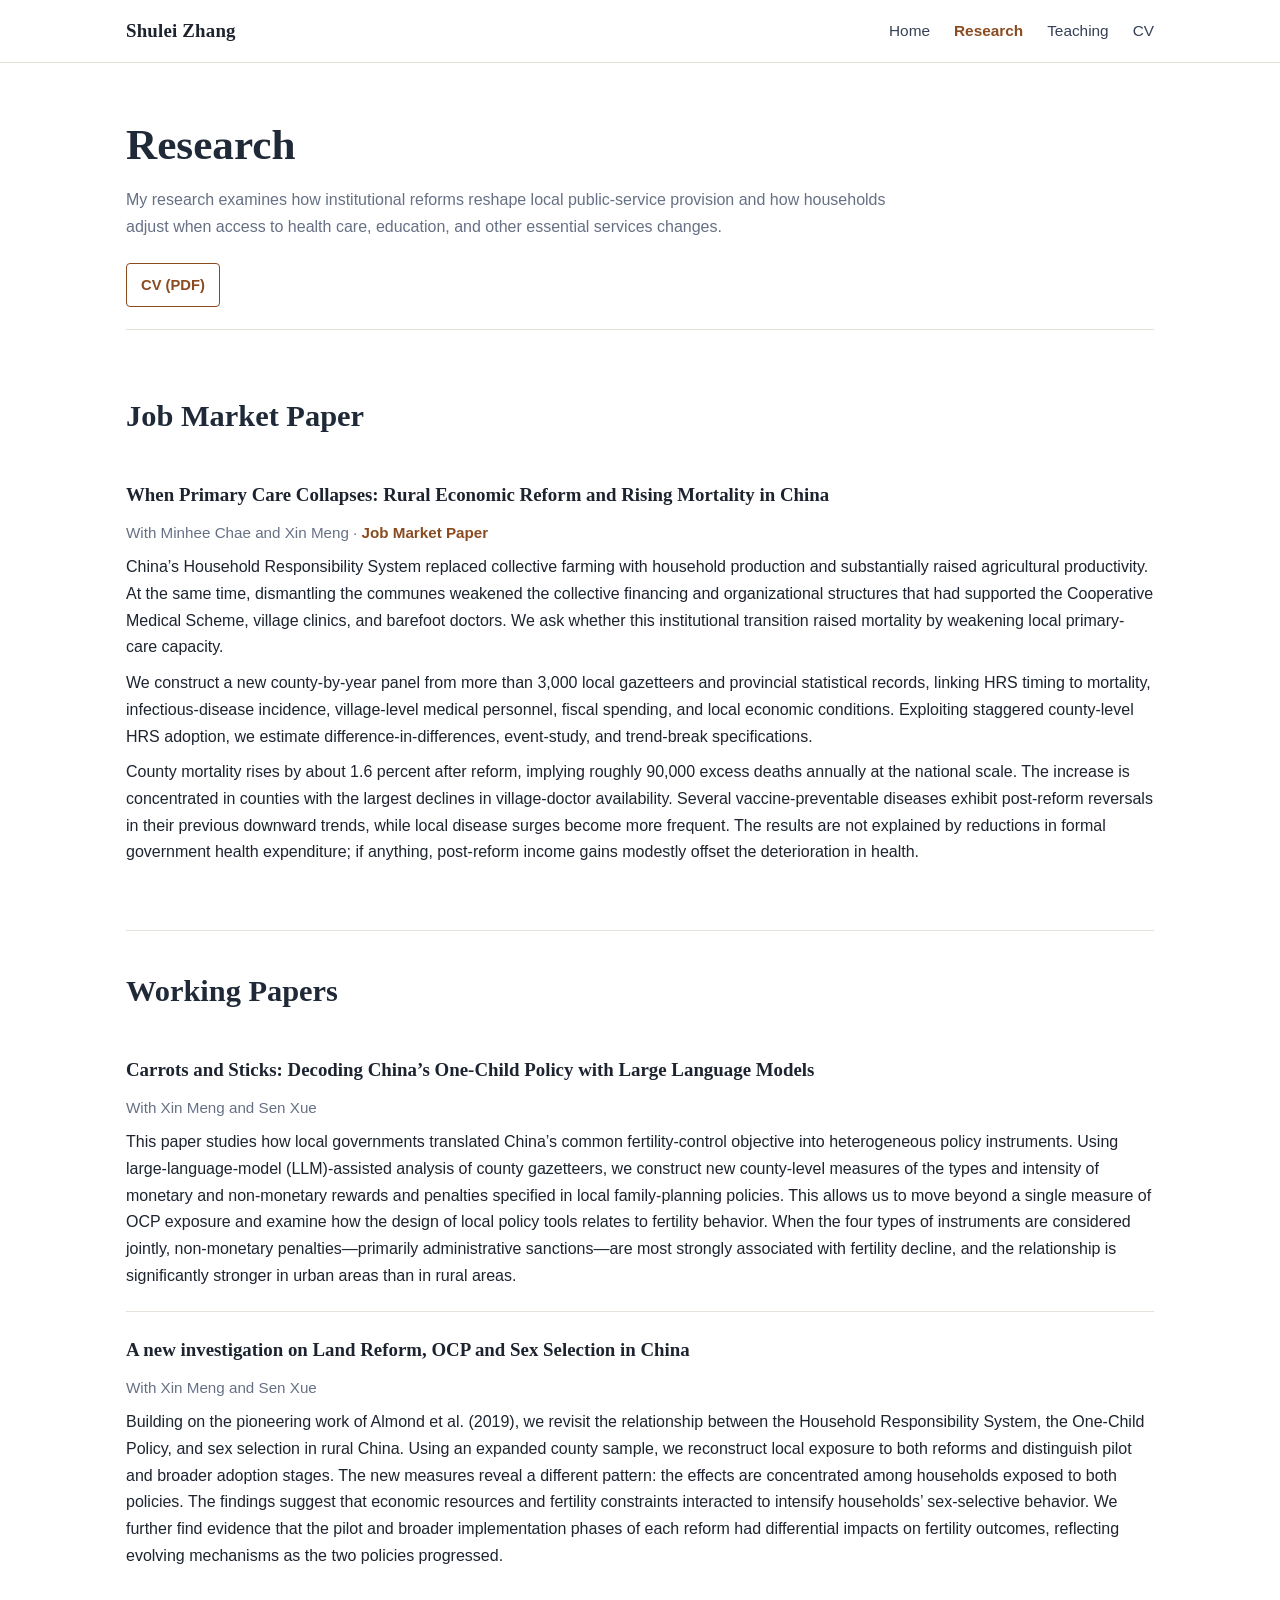
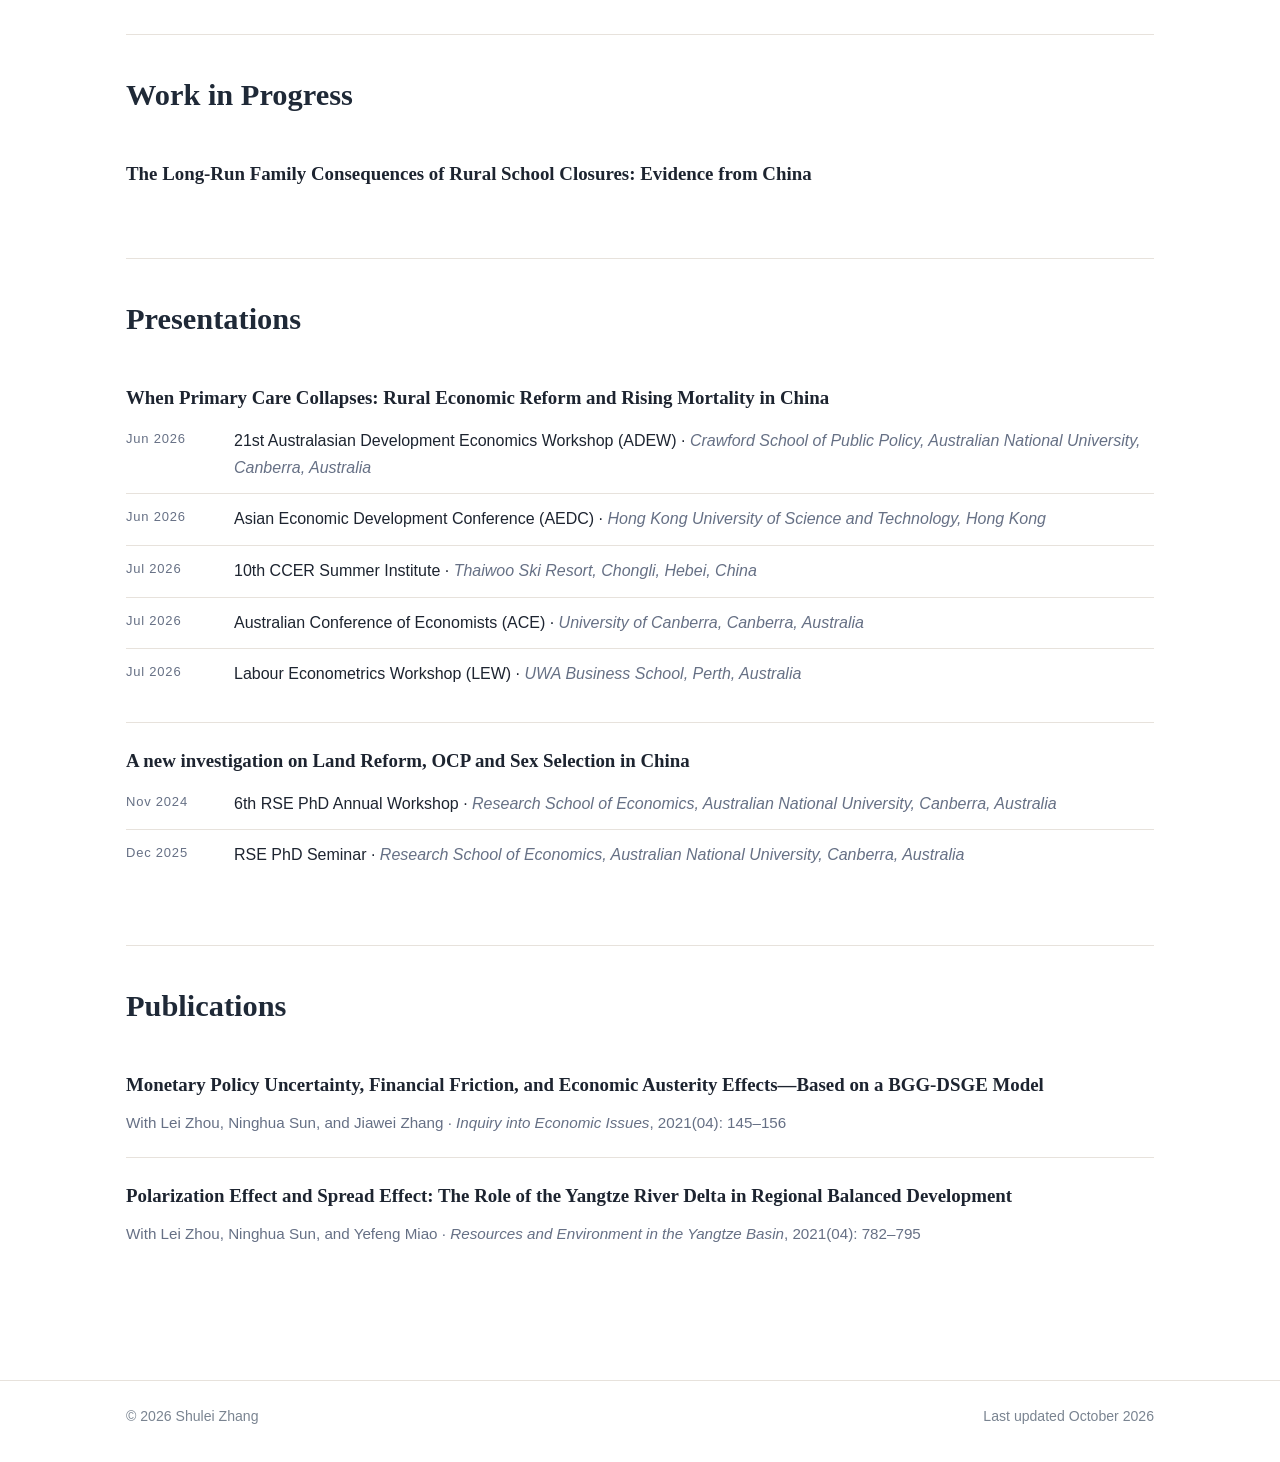
==== research.html @ f8a5b464 "Add files via upload" ====
<!doctype html>
<html lang="en">
<head>
  <meta charset="utf-8">
  <meta name="viewport" content="width=device-width, initial-scale=1">
  <meta name="robots" content="noindex, nofollow">
  <meta name="description" content="Research by Shulei Zhang in development, health, labor, and public economics.">
  <title>Research | Shulei Zhang</title>
  <link rel="stylesheet" href="style.css">
  <style>
    .presentation-list { margin-top: 12px; }
    .presentation-row {
      display: grid;
      grid-template-columns: 90px 1fr;
      gap: 18px;
      padding: 12px 0;
      border-top: 1px solid var(--line);
    }
    .presentation-row:first-child { border-top: 0; padding-top: 2px; }
    .presentation-date {
      color: var(--muted);
      font-size: 13px;
      letter-spacing: .06em;
      text-transform: none;
      white-space: nowrap;
    }
    .presentation-detail { color: var(--body); }
    .presentation-detail em { color: var(--muted); }
    @media (max-width: 760px) {
      .presentation-row {
        grid-template-columns: 1fr;
        gap: 4px;
      }
    }
  </style>
</head>
<body>
<header class="site-header">
  <div class="nav-wrap">
    <a class="brand" href="index.html">Shulei Zhang</a>
    <nav aria-label="Primary">
      <a href="index.html">Home</a>
      <a class="active" href="research.html">Research</a>
      <a href="teaching.html">Teaching</a>
      <a href="cv.html">CV</a>
    </nav>
  </div>
</header>

<main class="container">
  <div class="page-title">
    <h1>Research</h1>
    <p>My research examines how institutional reforms reshape local public-service provision and how households adjust when access to health care, education, and other essential services changes.</p>
    <div class="actions">
      <a class="btn secondary" href="assets/Shulei_Zhang_CV.pdf">CV (PDF)</a>
    </div>
  </div>

  <section class="section">
    <h2>Job Market Paper</h2>
    <article class="paper">
      <div class="paper-title">When Primary Care Collapses: Rural Economic Reform and Rising Mortality in China</div>
      <p class="paper-meta">With Minhee Chae and Xin Meng · <span class="paper-status">Job Market Paper</span></p>
      <p>China’s Household Responsibility System replaced collective farming with household production and substantially raised agricultural productivity. At the same time, dismantling the communes weakened the collective financing and organizational structures that had supported the Cooperative Medical Scheme, village clinics, and barefoot doctors. We ask whether this institutional transition raised mortality by weakening local primary-care capacity.</p>
      <p>We construct a new county-by-year panel from more than 3,000 local gazetteers and provincial statistical records, linking HRS timing to mortality, infectious-disease incidence, village-level medical personnel, fiscal spending, and local economic conditions. Exploiting staggered county-level HRS adoption, we estimate difference-in-differences, event-study, and trend-break specifications.</p>
      <p>County mortality rises by about 1.6 percent after reform, implying roughly 90,000 excess deaths annually at the national scale. The increase is concentrated in counties with the largest declines in village-doctor availability. Several vaccine-preventable diseases exhibit post-reform reversals in their previous downward trends, while local disease surges become more frequent. The results are not explained by reductions in formal government health expenditure; if anything, post-reform income gains modestly offset the deterioration in health.</p>
    </article>
  </section>

  <section class="section">
    <h2>Working Papers</h2>
    <article class="paper">
      <div class="paper-title">Carrots and Sticks: Decoding China’s One-Child Policy with Large Language Models</div>
      <p class="paper-meta">With Xin Meng and Sen Xue</p>
      <p>This paper studies how local governments translated China’s common fertility-control objective into heterogeneous policy instruments. Using large-language-model (LLM)-assisted analysis of county gazetteers, we construct new county-level measures of the types and intensity of monetary and non-monetary rewards and penalties specified in local family-planning policies. This allows us to move beyond a single measure of OCP exposure and examine how the design of local policy tools relates to fertility behavior. When the four types of instruments are considered jointly, non-monetary penalties—primarily administrative sanctions—are most strongly associated with fertility decline, and the relationship is significantly stronger in urban areas than in rural areas.</p>
    </article>

    <article class="paper">
      <div class="paper-title">A new investigation on Land Reform, OCP and Sex Selection in China</div>
      <p class="paper-meta">With Xin Meng and Sen Xue</p>
      <p>Building on the pioneering work of Almond et al. (2019), we revisit the relationship between the Household Responsibility System, the One-Child Policy, and sex selection in rural China. Using an expanded county sample, we reconstruct local exposure to both reforms and distinguish pilot and broader adoption stages. The new measures reveal a different pattern: the effects are concentrated among households exposed to both policies. The findings suggest that economic resources and fertility constraints interacted to intensify households’ sex-selective behavior. We further find evidence that the pilot and broader implementation phases of each reform had differential impacts on fertility outcomes, reflecting evolving mechanisms as the two policies progressed.</p>
    </article>
  </section>

  <section class="section">
    <h2>Work in Progress</h2>
    <article class="paper">
      <div class="paper-title">The Long-Run Family Consequences of Rural School Closures: Evidence from China</div>
    </article>
  </section>

  <section class="section">
    <h2>Presentations</h2>
    <article class="paper">
      <div class="paper-title">When Primary Care Collapses: Rural Economic Reform and Rising Mortality in China</div>
      <div class="presentation-list">
        <div class="presentation-row">
          <div class="presentation-date">Jun 2026</div>
          <div class="presentation-detail">21st Australasian Development Economics Workshop (ADEW) · <em>Crawford School of Public Policy, Australian National University, Canberra, Australia</em></div>
        </div>
        <div class="presentation-row">
          <div class="presentation-date">Jun 2026</div>
          <div class="presentation-detail">Asian Economic Development Conference (AEDC) · <em>Hong Kong University of Science and Technology, Hong Kong</em></div>
        </div>
        <div class="presentation-row">
          <div class="presentation-date">Jul 2026</div>
          <div class="presentation-detail">10th CCER Summer Institute · <em>Thaiwoo Ski Resort, Chongli, Hebei, China</em></div>
        </div>
        <div class="presentation-row">
          <div class="presentation-date">Jul 2026</div>
          <div class="presentation-detail">Australian Conference of Economists (ACE) · <em>University of Canberra, Canberra, Australia</em></div>
        </div>
        <div class="presentation-row">
          <div class="presentation-date">Jul 2026</div>
          <div class="presentation-detail">Labour Econometrics Workshop (LEW) · <em>UWA Business School, Perth, Australia</em></div>
        </div>
      </div>
    </article>
    <article class="paper">
      <div class="paper-title">A new investigation on Land Reform, OCP and Sex Selection in China</div>
      <div class="presentation-list">
        <div class="presentation-row">
          <div class="presentation-date">Nov 2024</div>
          <div class="presentation-detail">6th RSE PhD Annual Workshop · <em>Research School of Economics, Australian National University, Canberra, Australia</em></div>
        </div>
        <div class="presentation-row">
          <div class="presentation-date">Dec 2025</div>
          <div class="presentation-detail">RSE PhD Seminar · <em>Research School of Economics, Australian National University, Canberra, Australia</em></div>
        </div>
      </div>
    </article>
  </section>

  <section class="section">
    <h2>Publications</h2>
    <article class="paper">
      <div class="paper-title">Monetary Policy Uncertainty, Financial Friction, and Economic Austerity Effects—Based on a BGG-DSGE Model</div>
      <p class="paper-meta">With Lei Zhou, Ninghua Sun, and Jiawei Zhang · <em>Inquiry into Economic Issues</em>, 2021(04): 145–156</p>
    </article>
    <article class="paper">
      <div class="paper-title">Polarization Effect and Spread Effect: The Role of the Yangtze River Delta in Regional Balanced Development</div>
      <p class="paper-meta">With Lei Zhou, Ninghua Sun, and Yefeng Miao · <em>Resources and Environment in the Yangtze Basin</em>, 2021(04): 782–795</p>
    </article>
  </section>
</main>

<footer class="site-footer">
  <div class="footer-wrap"><span>© 2026 Shulei Zhang</span><span>Last updated October 2026</span></div>
</footer>
</body>
</html>
---- style.css ----
:root {
  --ink: #1d2430;
  --muted: #667085;
  --accent: #8a4b20;
  --accent-dark: #693717;
  --paper: #ffffff;
  --soft: #f7f5f2;
  --line: #e7e2dc;
  --max: 1080px;
}

* { box-sizing: border-box; }
html { scroll-behavior: smooth; }
body {
  margin: 0;
  font-family: -apple-system, BlinkMacSystemFont, "Segoe UI", Roboto, Helvetica, Arial, "Noto Sans", sans-serif;
  color: var(--ink);
  background: var(--paper);
  line-height: 1.67;
  font-size: 16px;
  -webkit-font-smoothing: antialiased;
}

a { color: var(--accent); text-decoration: none; }
a:hover, a:focus { color: var(--accent-dark); text-decoration: underline; }

.site-header {
  border-bottom: 1px solid var(--line);
  background: rgba(255,255,255,.97);
  position: sticky;
  top: 0;
  z-index: 20;
}
.nav-wrap {
  max-width: var(--max);
  margin: 0 auto;
  padding: 15px 26px;
  display: flex;
  align-items: center;
  justify-content: space-between;
  gap: 24px;
}
.brand {
  color: var(--ink);
  font-family: Georgia, "Times New Roman", serif;
  font-weight: 700;
  font-size: 1.18rem;
  letter-spacing: .01em;
}
.brand:hover { color: var(--ink); text-decoration: none; }
nav { display: flex; gap: 24px; flex-wrap: wrap; }
nav a { color: #344054; font-size: .96rem; }
nav a.active { color: var(--accent); font-weight: 650; }

.container { max-width: var(--max); margin: 0 auto; padding: 56px 26px 70px; }
.hero {
  display: grid;
  grid-template-columns: 260px minmax(0, 1fr);
  gap: 54px;
  align-items: center;
  padding-top: 12px;
  padding-bottom: 40px;
}
.portrait {
  width: 100%;
  aspect-ratio: 4/5;
  object-fit: cover;
  object-position: center 18%;
  border-radius: 6px;
  box-shadow: 0 10px 28px rgba(16,24,40,.10);
}
.eyebrow {
  color: var(--accent);
  text-transform: uppercase;
  letter-spacing: .12em;
  font-size: .78rem;
  font-weight: 750;
  margin-bottom: 10px;
}
h1, h2, h3 {
  font-family: Georgia, "Times New Roman", serif;
  color: #1f2937;
  line-height: 1.22;
}
h1 { font-size: clamp(2.25rem, 5vw, 3.75rem); margin: 0 0 10px; font-weight: 600; }
h2 { font-size: 1.9rem; margin: 0 0 22px; font-weight: 600; }
h3 { font-size: 1.22rem; margin: 0 0 6px; font-weight: 650; }
.subtitle { font-size: 1.14rem; color: #475467; margin: 0 0 12px; }
.fields { color: #5f6b7a; margin: 0 0 22px; }
.lead { font-size: 1.06rem; color: #3f4752; max-width: 720px; }

.actions { display: flex; gap: 10px; flex-wrap: wrap; margin-top: 22px; }
.btn {
  display: inline-block;
  padding: 9px 14px;
  border: 1px solid var(--accent);
  border-radius: 4px;
  font-size: .92rem;
  font-weight: 650;
  transition: all .16s ease;
}
.btn.primary { background: var(--accent); color: #fff; }
.btn.primary:hover { background: var(--accent-dark); border-color: var(--accent-dark); text-decoration: none; }
.btn.secondary { background: #fff; color: var(--accent); }
.btn.secondary:hover { background: #faf7f4; text-decoration: none; }

.section { border-top: 1px solid var(--line); padding: 42px 0; }
.section:first-of-type { border-top: none; }
.section-head { display: flex; align-items: baseline; justify-content: space-between; gap: 20px; margin-bottom: 16px; }
.section-head h2 { margin-bottom: 0; }
.section-head a { font-size: .92rem; white-space: nowrap; }

.paper { padding: 22px 0; border-bottom: 1px solid var(--line); }
.paper:last-child { border-bottom: 0; }
.paper-title { font-family: Georgia, "Times New Roman", serif; font-size: 1.18rem; font-weight: 700; margin: 0 0 5px; }
.paper-meta { color: #667085; margin: 0 0 10px; font-size: .95rem; }
.paper-status { color: var(--accent); font-weight: 700; }
.paper p { margin: 9px 0 0; }

.two-col { display: grid; grid-template-columns: 1fr 1fr; gap: 40px; }
.info-list { list-style: none; padding: 0; margin: 0; }
.info-list li { padding: 8px 0; border-bottom: 1px solid var(--line); }
.info-list li:last-child { border-bottom: 0; }

.page-title { padding-bottom: 22px; border-bottom: 1px solid var(--line); margin-bottom: 26px; }
.page-title h1 { font-size: 2.7rem; }
.page-title p { max-width: 760px; color: #667085; }

.teaching-group { margin: 32px 0 0; }
.teaching-row {
  display: grid;
  grid-template-columns: minmax(0,1fr) 110px;
  gap: 18px;
  padding: 12px 0;
  border-bottom: 1px solid var(--line);
}
.teaching-row .term { color: #667085; text-align: right; white-space: nowrap; }

.pdf-shell {
  background: var(--soft);
  border: 1px solid var(--line);
  border-radius: 6px;
  overflow: hidden;
}
.pdf-shell iframe { display: block; width: 100%; height: 820px; border: 0; background: #fff; }
.pdf-fallback { padding: 16px; font-size: .95rem; }

.note {
  background: var(--soft);
  border-left: 3px solid var(--accent);
  padding: 14px 17px;
  color: #475467;
  margin: 22px 0;
}

.site-footer {
  border-top: 1px solid var(--line);
  color: #7a8491;
  font-size: .88rem;
}
.footer-wrap { max-width: var(--max); margin: 0 auto; padding: 24px 26px 34px; display: flex; justify-content: space-between; gap: 18px; flex-wrap: wrap; }

@media (max-width: 760px) {
  .nav-wrap { align-items: flex-start; flex-direction: column; gap: 8px; padding: 13px 20px; }
  nav { gap: 16px; }
  .container { padding: 36px 20px 54px; }
  .hero { grid-template-columns: 1fr; gap: 28px; }
  .portrait { width: min(68vw, 270px); margin: 0 auto; }
  .two-col { grid-template-columns: 1fr; gap: 12px; }
  .teaching-row { grid-template-columns: 1fr; gap: 2px; }
  .teaching-row .term { text-align: left; }
  .pdf-shell iframe { height: 620px; }
  .page-title h1 { font-size: 2.2rem; }
}
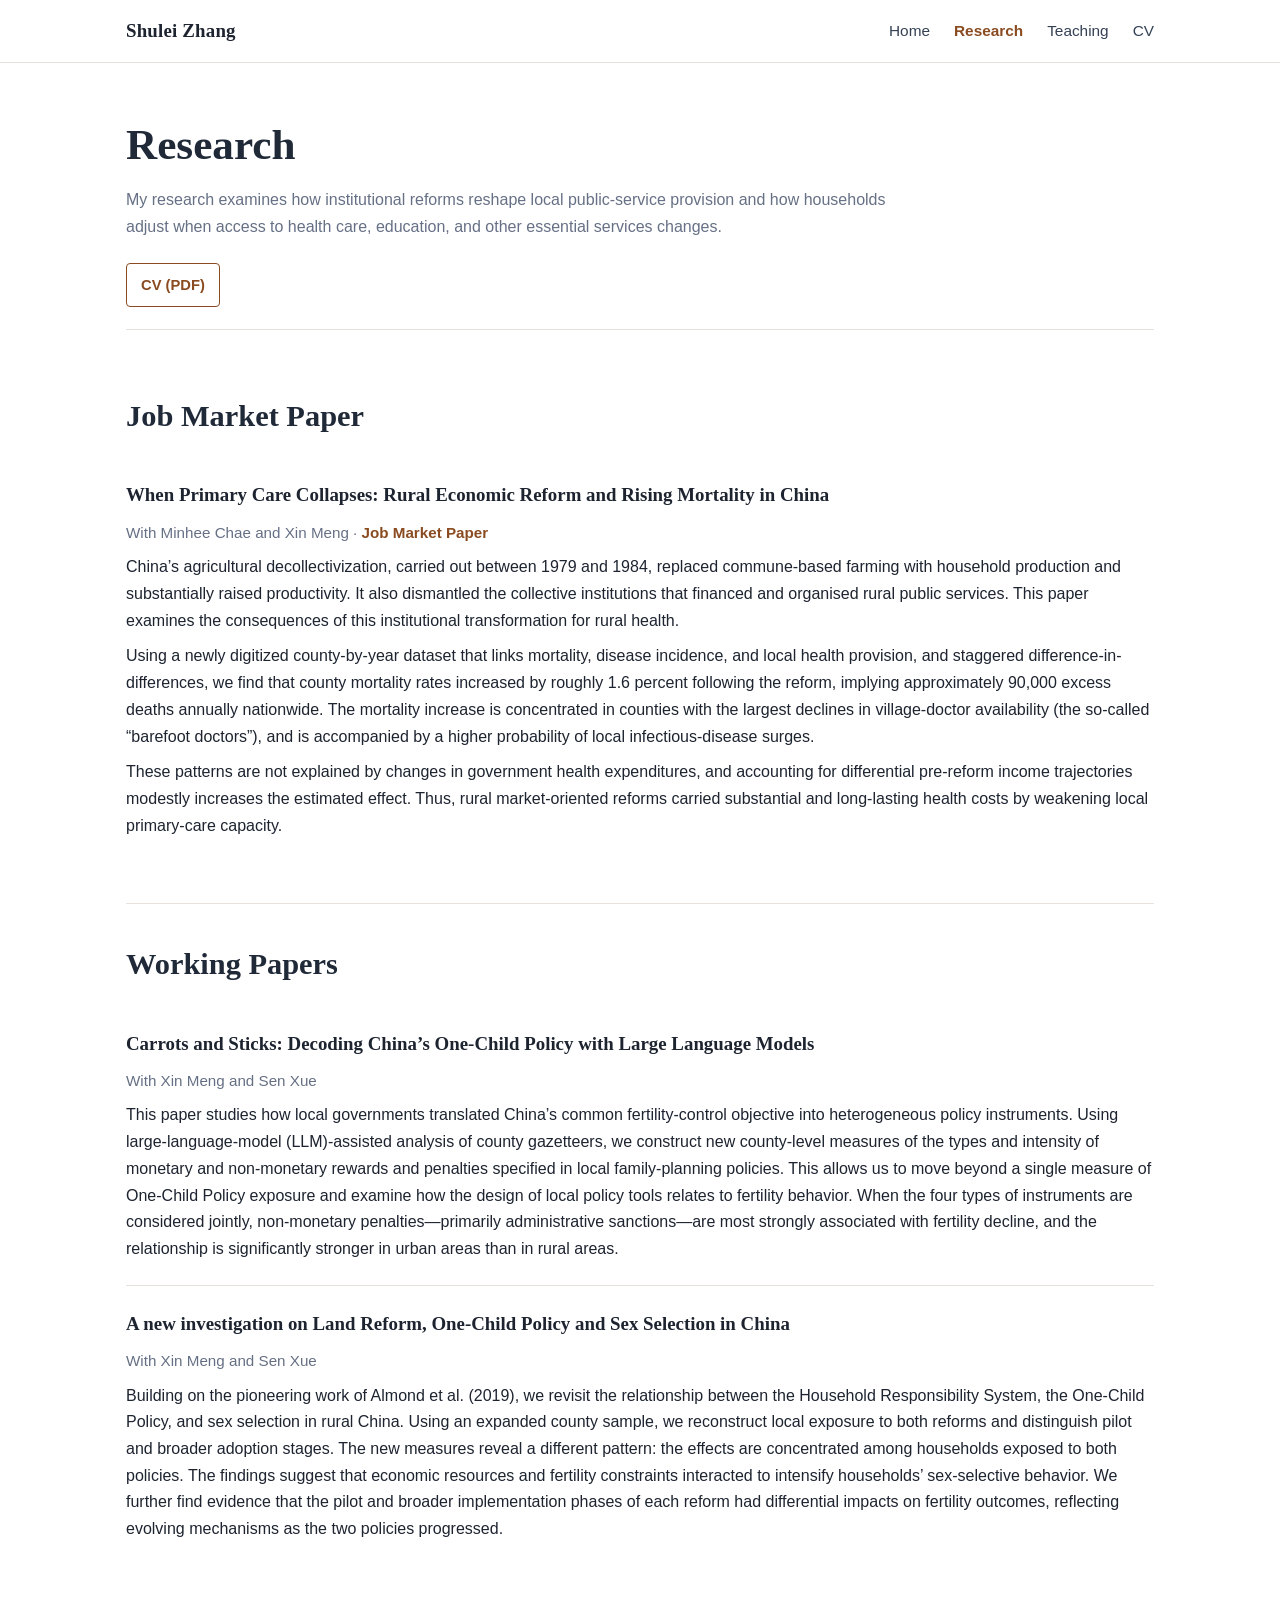
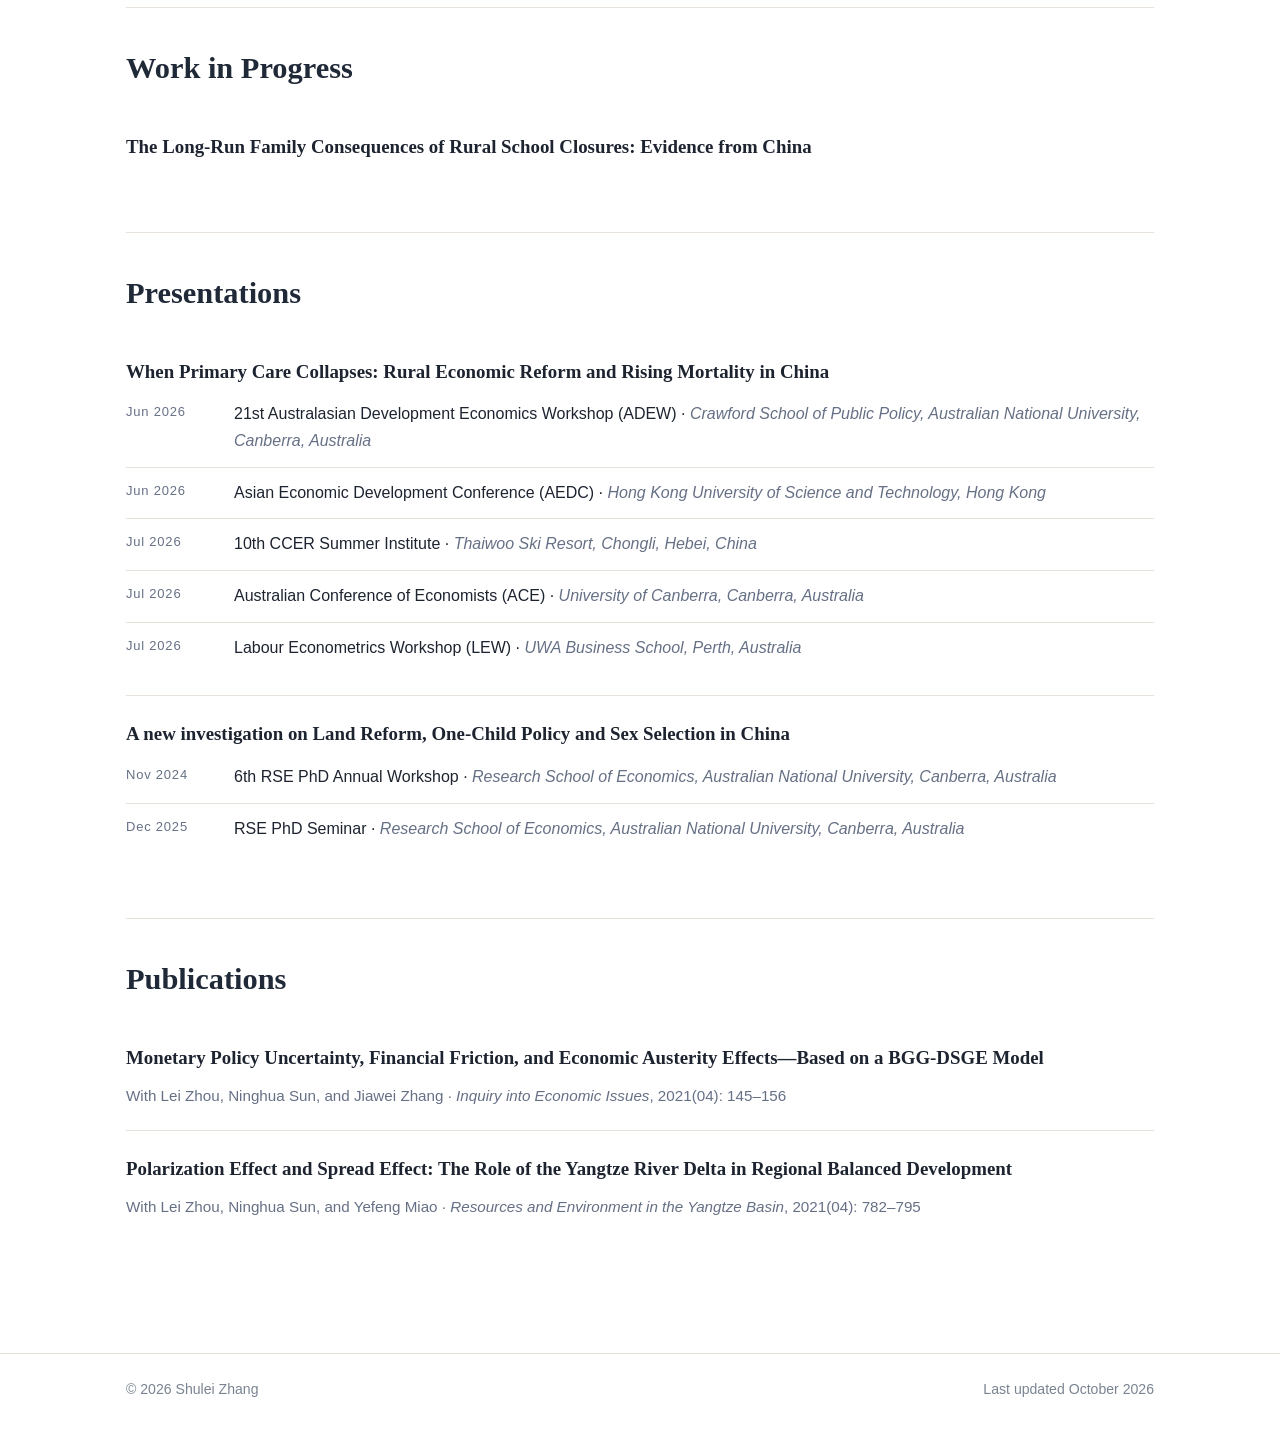
==== commit b68cea47: "Add files via upload" ====
--- a/research.html
+++ b/research.html
@@ -61,9 +61,9 @@
     <article class="paper">
       <div class="paper-title">When Primary Care Collapses: Rural Economic Reform and Rising Mortality in China</div>
       <p class="paper-meta">With Minhee Chae and Xin Meng · <span class="paper-status">Job Market Paper</span></p>
-      <p>China’s Household Responsibility System replaced collective farming with household production and substantially raised agricultural productivity. At the same time, dismantling the communes weakened the collective financing and organizational structures that had supported the Cooperative Medical Scheme, village clinics, and barefoot doctors. We ask whether this institutional transition raised mortality by weakening local primary-care capacity.</p>
-      <p>We construct a new county-by-year panel from more than 3,000 local gazetteers and provincial statistical records, linking HRS timing to mortality, infectious-disease incidence, village-level medical personnel, fiscal spending, and local economic conditions. Exploiting staggered county-level HRS adoption, we estimate difference-in-differences, event-study, and trend-break specifications.</p>
-      <p>County mortality rises by about 1.6 percent after reform, implying roughly 90,000 excess deaths annually at the national scale. The increase is concentrated in counties with the largest declines in village-doctor availability. Several vaccine-preventable diseases exhibit post-reform reversals in their previous downward trends, while local disease surges become more frequent. The results are not explained by reductions in formal government health expenditure; if anything, post-reform income gains modestly offset the deterioration in health.</p>
+      <p>China’s agricultural decollectivization, carried out between 1979 and 1984, replaced commune-based farming with household production and substantially raised productivity. It also dismantled the collective institutions that financed and organised rural public services. This paper examines the consequences of this institutional transformation for rural health.</p>
+      <p>Using a newly digitized county-by-year dataset that links mortality, disease incidence, and local health provision, and staggered difference-in-differences, we find that county mortality rates increased by roughly 1.6 percent following the reform, implying approximately 90,000 excess deaths annually nationwide. The mortality increase is concentrated in counties with the largest declines in village-doctor availability (the so-called “barefoot doctors”), and is accompanied by a higher probability of local infectious-disease surges.</p>
+      <p>These patterns are not explained by changes in government health expenditures, and accounting for differential pre-reform income trajectories modestly increases the estimated effect. Thus, rural market-oriented reforms carried substantial and long-lasting health costs by weakening local primary-care capacity.</p>
     </article>
   </section>
 
@@ -72,11 +72,11 @@
     <article class="paper">
       <div class="paper-title">Carrots and Sticks: Decoding China’s One-Child Policy with Large Language Models</div>
       <p class="paper-meta">With Xin Meng and Sen Xue</p>
-      <p>This paper studies how local governments translated China’s common fertility-control objective into heterogeneous policy instruments. Using large-language-model (LLM)-assisted analysis of county gazetteers, we construct new county-level measures of the types and intensity of monetary and non-monetary rewards and penalties specified in local family-planning policies. This allows us to move beyond a single measure of OCP exposure and examine how the design of local policy tools relates to fertility behavior. When the four types of instruments are considered jointly, non-monetary penalties—primarily administrative sanctions—are most strongly associated with fertility decline, and the relationship is significantly stronger in urban areas than in rural areas.</p>
+      <p>This paper studies how local governments translated China’s common fertility-control objective into heterogeneous policy instruments. Using large-language-model (LLM)-assisted analysis of county gazetteers, we construct new county-level measures of the types and intensity of monetary and non-monetary rewards and penalties specified in local family-planning policies. This allows us to move beyond a single measure of One-Child Policy exposure and examine how the design of local policy tools relates to fertility behavior. When the four types of instruments are considered jointly, non-monetary penalties—primarily administrative sanctions—are most strongly associated with fertility decline, and the relationship is significantly stronger in urban areas than in rural areas.</p>
     </article>
 
     <article class="paper">
-      <div class="paper-title">A new investigation on Land Reform, OCP and Sex Selection in China</div>
+      <div class="paper-title">A new investigation on Land Reform, One-Child Policy and Sex Selection in China</div>
       <p class="paper-meta">With Xin Meng and Sen Xue</p>
       <p>Building on the pioneering work of Almond et al. (2019), we revisit the relationship between the Household Responsibility System, the One-Child Policy, and sex selection in rural China. Using an expanded county sample, we reconstruct local exposure to both reforms and distinguish pilot and broader adoption stages. The new measures reveal a different pattern: the effects are concentrated among households exposed to both policies. The findings suggest that economic resources and fertility constraints interacted to intensify households’ sex-selective behavior. We further find evidence that the pilot and broader implementation phases of each reform had differential impacts on fertility outcomes, reflecting evolving mechanisms as the two policies progressed.</p>
     </article>
@@ -117,7 +117,7 @@
       </div>
     </article>
     <article class="paper">
-      <div class="paper-title">A new investigation on Land Reform, OCP and Sex Selection in China</div>
+      <div class="paper-title">A new investigation on Land Reform, One-Child Policy and Sex Selection in China</div>
       <div class="presentation-list">
         <div class="presentation-row">
           <div class="presentation-date">Nov 2024</div>
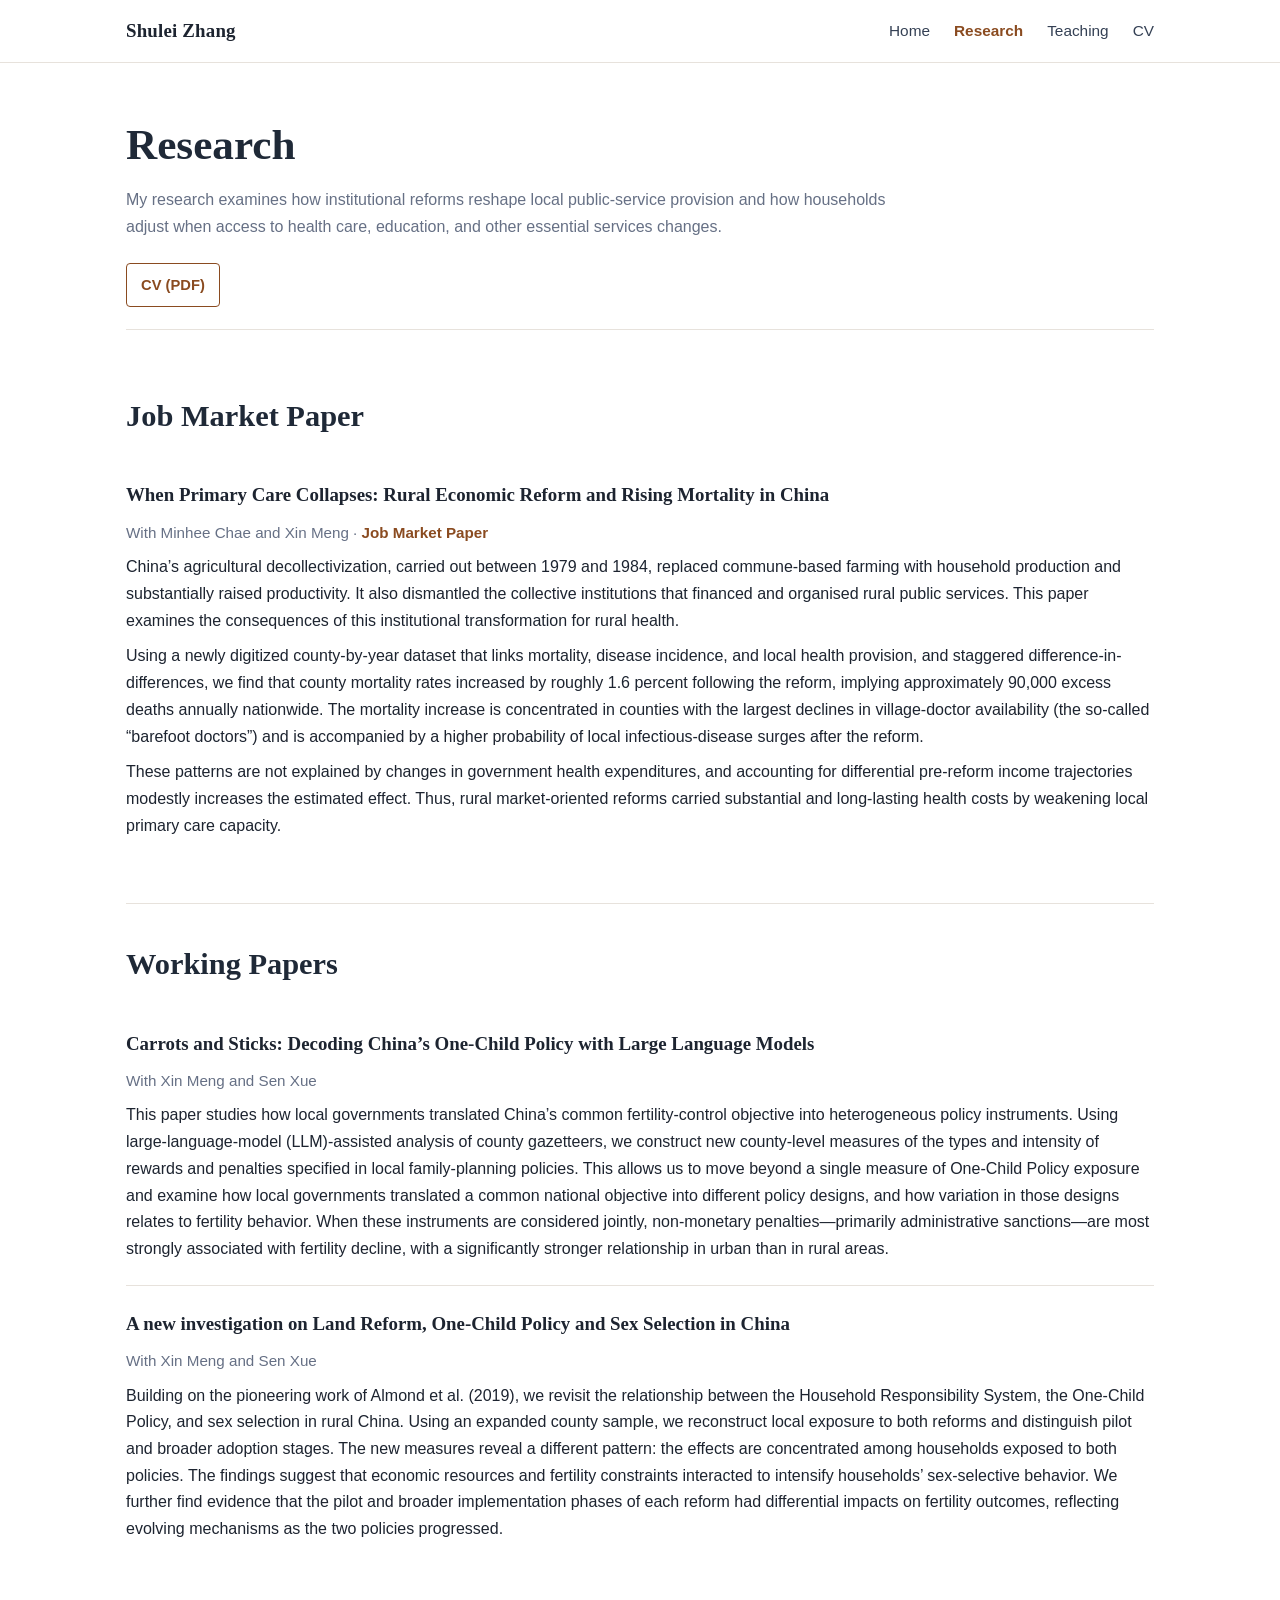
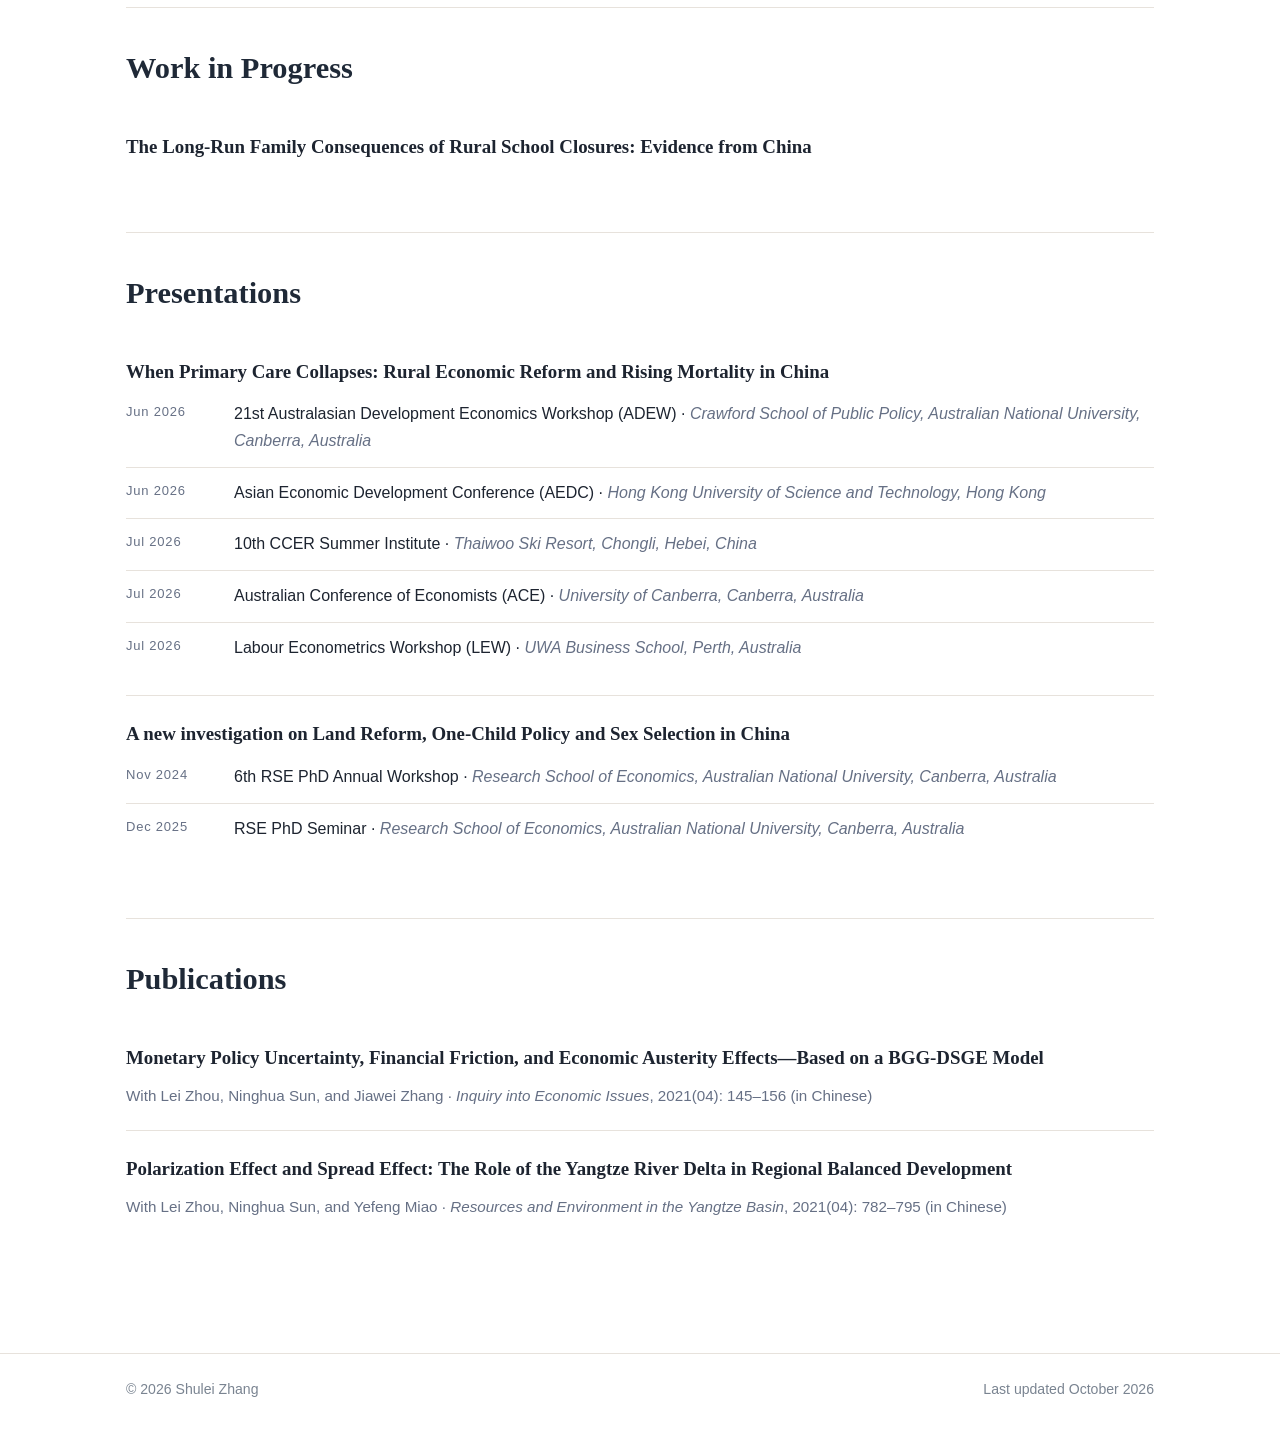
==== commit e39e7f77: "Add files via upload" ====
--- a/research.html
+++ b/research.html
@@ -62,8 +62,8 @@
       <div class="paper-title">When Primary Care Collapses: Rural Economic Reform and Rising Mortality in China</div>
       <p class="paper-meta">With Minhee Chae and Xin Meng · <span class="paper-status">Job Market Paper</span></p>
       <p>China’s agricultural decollectivization, carried out between 1979 and 1984, replaced commune-based farming with household production and substantially raised productivity. It also dismantled the collective institutions that financed and organised rural public services. This paper examines the consequences of this institutional transformation for rural health.</p>
-      <p>Using a newly digitized county-by-year dataset that links mortality, disease incidence, and local health provision, and staggered difference-in-differences, we find that county mortality rates increased by roughly 1.6 percent following the reform, implying approximately 90,000 excess deaths annually nationwide. The mortality increase is concentrated in counties with the largest declines in village-doctor availability (the so-called “barefoot doctors”), and is accompanied by a higher probability of local infectious-disease surges.</p>
-      <p>These patterns are not explained by changes in government health expenditures, and accounting for differential pre-reform income trajectories modestly increases the estimated effect. Thus, rural market-oriented reforms carried substantial and long-lasting health costs by weakening local primary-care capacity.</p>
+      <p>Using a newly digitized county-by-year dataset that links mortality, disease incidence, and local health provision, and staggered difference-in-differences, we find that county mortality rates increased by roughly 1.6 percent following the reform, implying approximately 90,000 excess deaths annually nationwide. The mortality increase is concentrated in counties with the largest declines in village-doctor availability (the so-called “barefoot doctors”) and is accompanied by a higher probability of local infectious-disease surges after the reform.</p>
+      <p>These patterns are not explained by changes in government health expenditures, and accounting for differential pre-reform income trajectories modestly increases the estimated effect. Thus, rural market-oriented reforms carried substantial and long-lasting health costs by weakening local primary care capacity.</p>
     </article>
   </section>
 
@@ -72,7 +72,7 @@
     <article class="paper">
       <div class="paper-title">Carrots and Sticks: Decoding China’s One-Child Policy with Large Language Models</div>
       <p class="paper-meta">With Xin Meng and Sen Xue</p>
-      <p>This paper studies how local governments translated China’s common fertility-control objective into heterogeneous policy instruments. Using large-language-model (LLM)-assisted analysis of county gazetteers, we construct new county-level measures of the types and intensity of monetary and non-monetary rewards and penalties specified in local family-planning policies. This allows us to move beyond a single measure of One-Child Policy exposure and examine how the design of local policy tools relates to fertility behavior. When the four types of instruments are considered jointly, non-monetary penalties—primarily administrative sanctions—are most strongly associated with fertility decline, and the relationship is significantly stronger in urban areas than in rural areas.</p>
+      <p>This paper studies how local governments translated China’s common fertility-control objective into heterogeneous policy instruments. Using large-language-model (LLM)-assisted analysis of county gazetteers, we construct new county-level measures of the types and intensity of rewards and penalties specified in local family-planning policies. This allows us to move beyond a single measure of One-Child Policy exposure and examine how local governments translated a common national objective into different policy designs, and how variation in those designs relates to fertility behavior. When these instruments are considered jointly, non-monetary penalties—primarily administrative sanctions—are most strongly associated with fertility decline, with a significantly stronger relationship in urban than in rural areas.</p>
     </article>
 
     <article class="paper">
@@ -135,11 +135,11 @@
     <h2>Publications</h2>
     <article class="paper">
       <div class="paper-title">Monetary Policy Uncertainty, Financial Friction, and Economic Austerity Effects—Based on a BGG-DSGE Model</div>
-      <p class="paper-meta">With Lei Zhou, Ninghua Sun, and Jiawei Zhang · <em>Inquiry into Economic Issues</em>, 2021(04): 145–156</p>
+      <p class="paper-meta">With Lei Zhou, Ninghua Sun, and Jiawei Zhang · <em>Inquiry into Economic Issues</em>, 2021(04): 145–156 (in Chinese)</p>
     </article>
     <article class="paper">
       <div class="paper-title">Polarization Effect and Spread Effect: The Role of the Yangtze River Delta in Regional Balanced Development</div>
-      <p class="paper-meta">With Lei Zhou, Ninghua Sun, and Yefeng Miao · <em>Resources and Environment in the Yangtze Basin</em>, 2021(04): 782–795</p>
+      <p class="paper-meta">With Lei Zhou, Ninghua Sun, and Yefeng Miao · <em>Resources and Environment in the Yangtze Basin</em>, 2021(04): 782–795 (in Chinese)</p>
     </article>
   </section>
 </main>
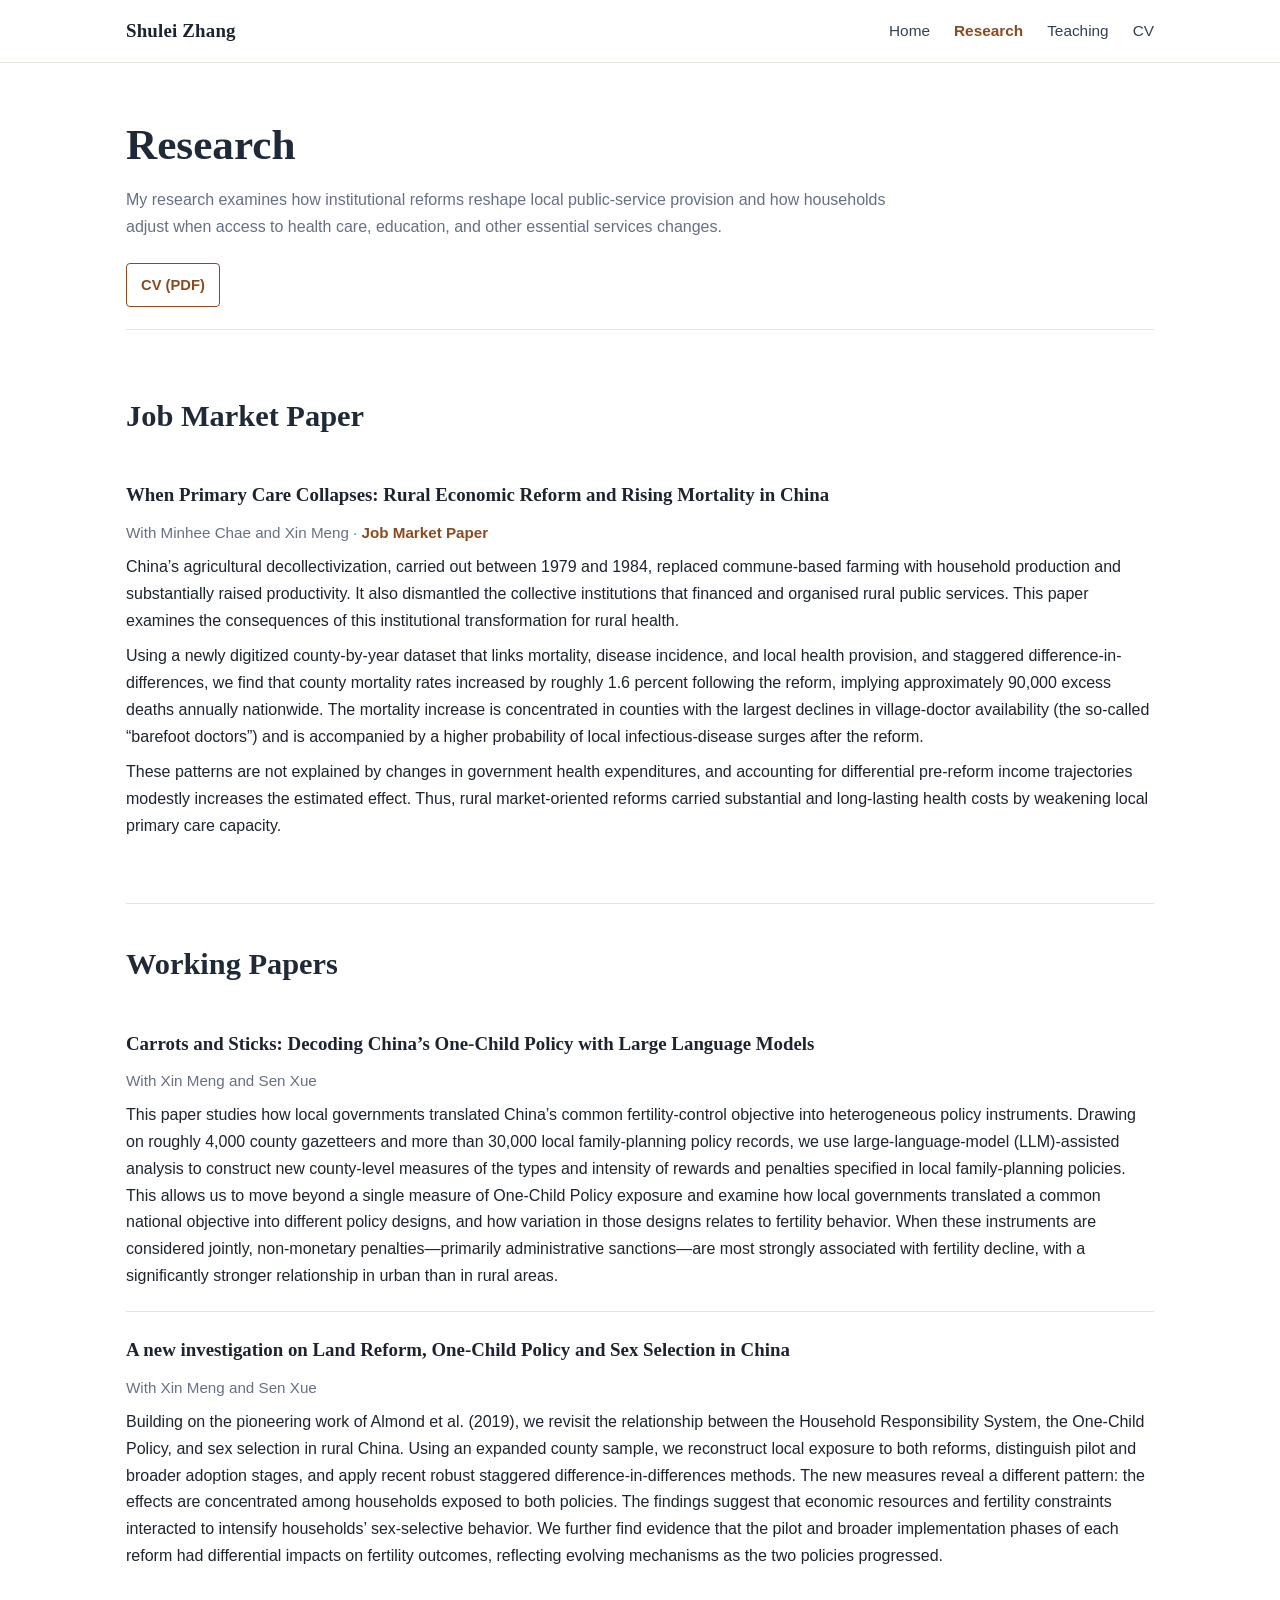
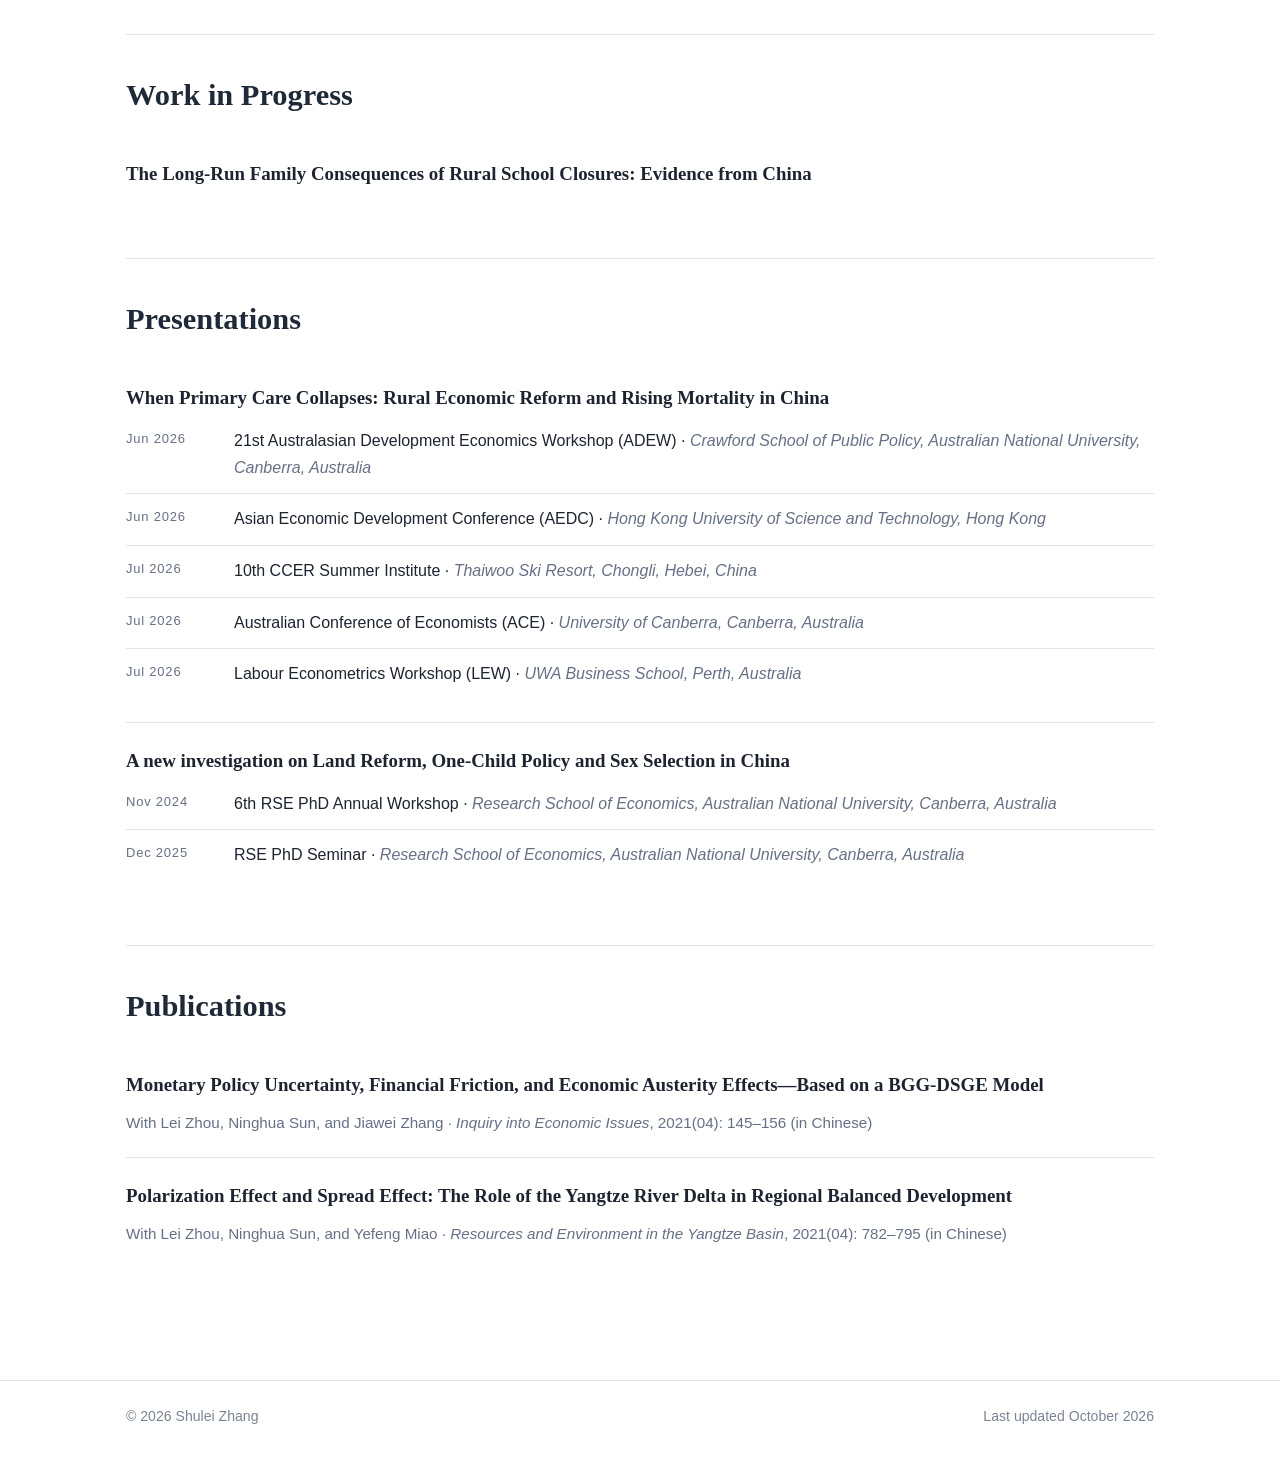
==== commit 98eb2db3: "Add files via upload" ====
--- a/research.html
+++ b/research.html
@@ -72,13 +72,13 @@
     <article class="paper">
       <div class="paper-title">Carrots and Sticks: Decoding China’s One-Child Policy with Large Language Models</div>
       <p class="paper-meta">With Xin Meng and Sen Xue</p>
-      <p>This paper studies how local governments translated China’s common fertility-control objective into heterogeneous policy instruments. Using large-language-model (LLM)-assisted analysis of county gazetteers, we construct new county-level measures of the types and intensity of rewards and penalties specified in local family-planning policies. This allows us to move beyond a single measure of One-Child Policy exposure and examine how local governments translated a common national objective into different policy designs, and how variation in those designs relates to fertility behavior. When these instruments are considered jointly, non-monetary penalties—primarily administrative sanctions—are most strongly associated with fertility decline, with a significantly stronger relationship in urban than in rural areas.</p>
+      <p>This paper studies how local governments translated China’s common fertility-control objective into heterogeneous policy instruments. Drawing on roughly 4,000 county gazetteers and more than 30,000 local family-planning policy records, we use large-language-model (LLM)-assisted analysis to construct new county-level measures of the types and intensity of rewards and penalties specified in local family-planning policies. This allows us to move beyond a single measure of One-Child Policy exposure and examine how local governments translated a common national objective into different policy designs, and how variation in those designs relates to fertility behavior. When these instruments are considered jointly, non-monetary penalties—primarily administrative sanctions—are most strongly associated with fertility decline, with a significantly stronger relationship in urban than in rural areas.</p>
     </article>
 
     <article class="paper">
       <div class="paper-title">A new investigation on Land Reform, One-Child Policy and Sex Selection in China</div>
       <p class="paper-meta">With Xin Meng and Sen Xue</p>
-      <p>Building on the pioneering work of Almond et al. (2019), we revisit the relationship between the Household Responsibility System, the One-Child Policy, and sex selection in rural China. Using an expanded county sample, we reconstruct local exposure to both reforms and distinguish pilot and broader adoption stages. The new measures reveal a different pattern: the effects are concentrated among households exposed to both policies. The findings suggest that economic resources and fertility constraints interacted to intensify households’ sex-selective behavior. We further find evidence that the pilot and broader implementation phases of each reform had differential impacts on fertility outcomes, reflecting evolving mechanisms as the two policies progressed.</p>
+      <p>Building on the pioneering work of Almond et al. (2019), we revisit the relationship between the Household Responsibility System, the One-Child Policy, and sex selection in rural China. Using an expanded county sample, we reconstruct local exposure to both reforms, distinguish pilot and broader adoption stages, and apply recent robust staggered difference-in-differences methods. The new measures reveal a different pattern: the effects are concentrated among households exposed to both policies. The findings suggest that economic resources and fertility constraints interacted to intensify households’ sex-selective behavior. We further find evidence that the pilot and broader implementation phases of each reform had differential impacts on fertility outcomes, reflecting evolving mechanisms as the two policies progressed.</p>
     </article>
   </section>
 
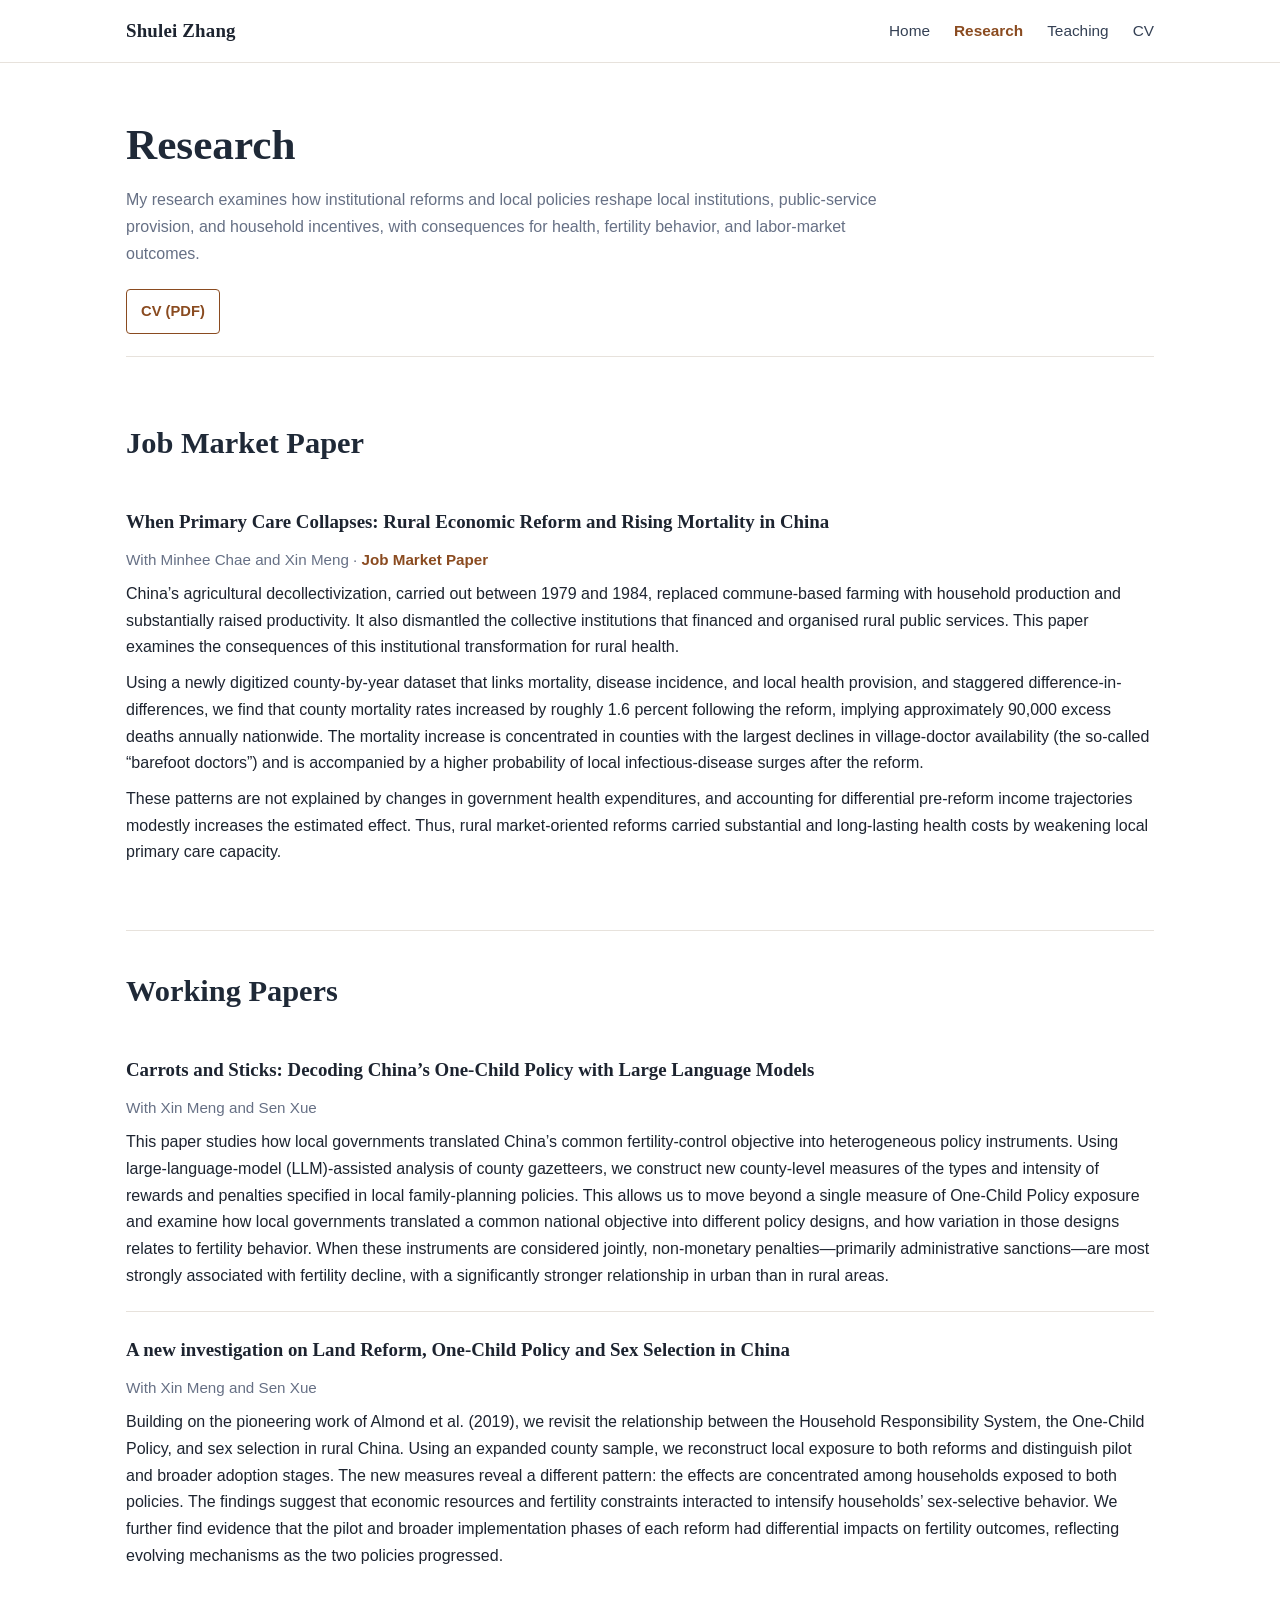
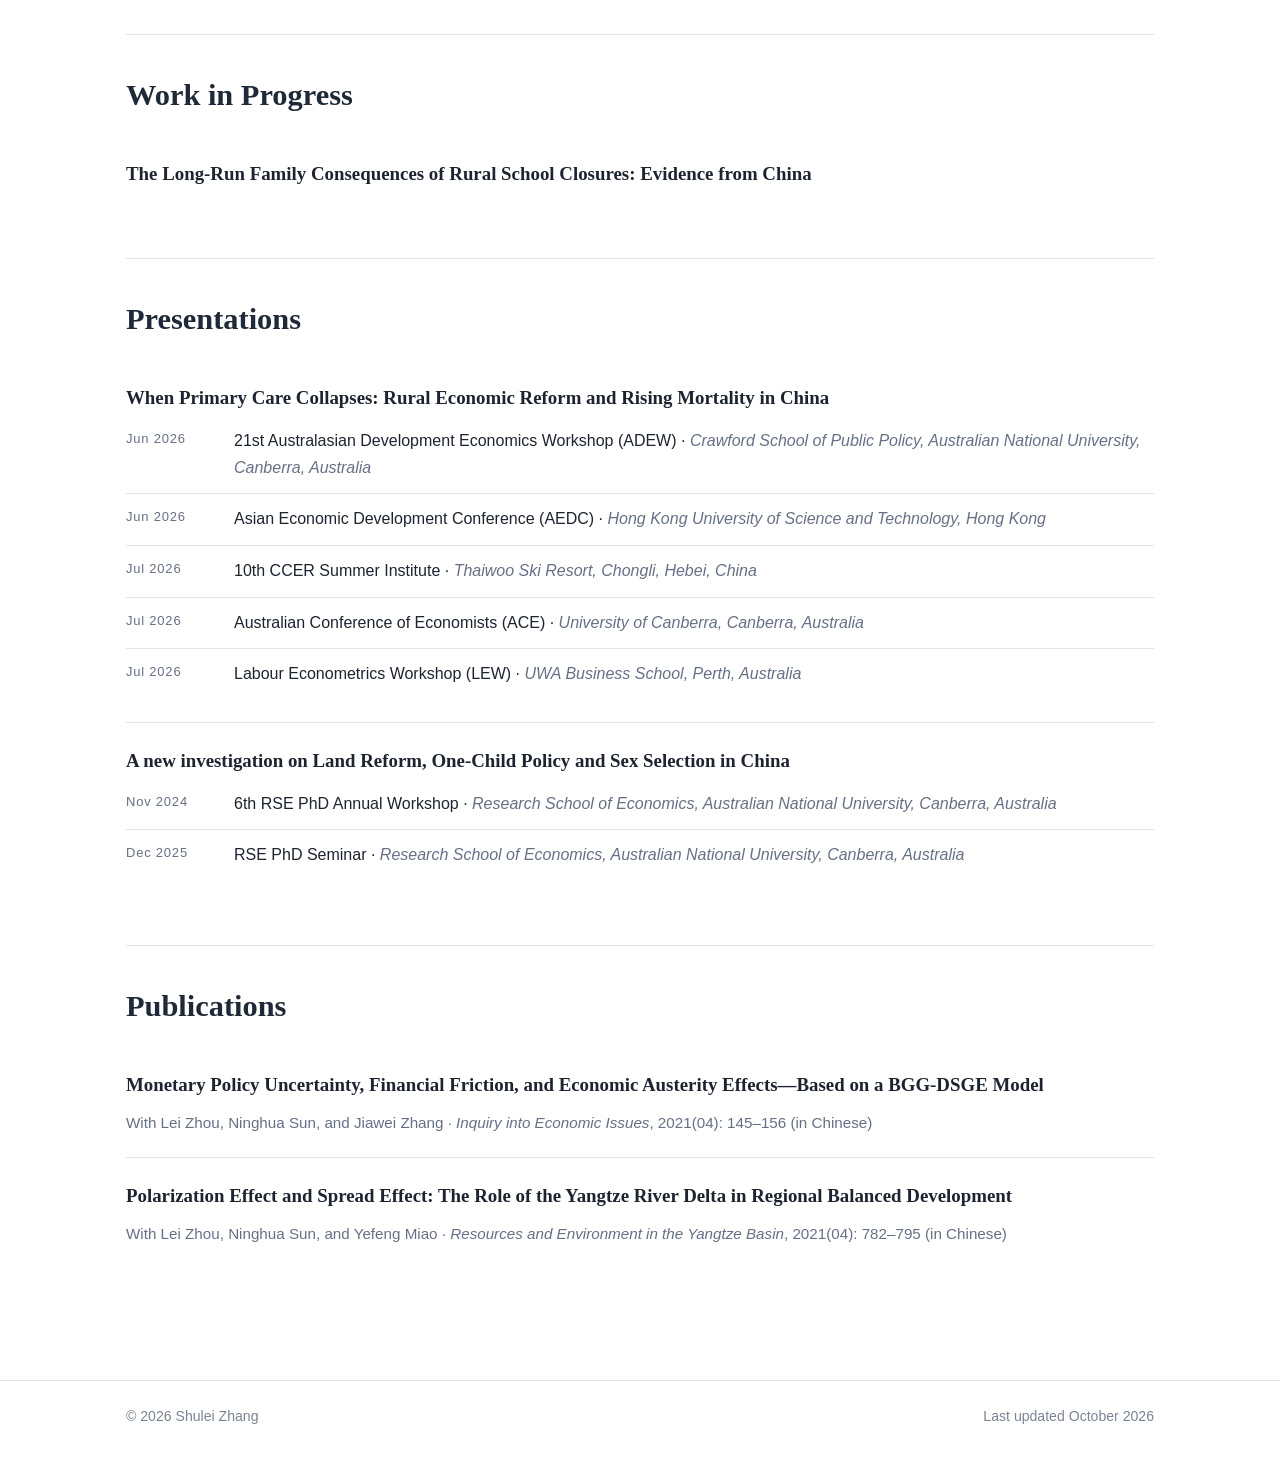
==== commit de2aab97: "Add files via upload" ====
--- a/research.html
+++ b/research.html
@@ -50,7 +50,7 @@
 <main class="container">
   <div class="page-title">
     <h1>Research</h1>
-    <p>My research examines how institutional reforms reshape local public-service provision and how households adjust when access to health care, education, and other essential services changes.</p>
+    <p>My research examines how institutional reforms and local policies reshape local institutions, public-service provision, and household incentives, with consequences for health, fertility behavior, and labor-market outcomes.</p>
     <div class="actions">
       <a class="btn secondary" href="assets/Shulei_Zhang_CV.pdf">CV (PDF)</a>
     </div>
@@ -72,13 +72,13 @@
     <article class="paper">
       <div class="paper-title">Carrots and Sticks: Decoding China’s One-Child Policy with Large Language Models</div>
       <p class="paper-meta">With Xin Meng and Sen Xue</p>
-      <p>This paper studies how local governments translated China’s common fertility-control objective into heterogeneous policy instruments. Drawing on roughly 4,000 county gazetteers and more than 30,000 local family-planning policy records, we use large-language-model (LLM)-assisted analysis to construct new county-level measures of the types and intensity of rewards and penalties specified in local family-planning policies. This allows us to move beyond a single measure of One-Child Policy exposure and examine how local governments translated a common national objective into different policy designs, and how variation in those designs relates to fertility behavior. When these instruments are considered jointly, non-monetary penalties—primarily administrative sanctions—are most strongly associated with fertility decline, with a significantly stronger relationship in urban than in rural areas.</p>
+      <p>This paper studies how local governments translated China’s common fertility-control objective into heterogeneous policy instruments. Using large-language-model (LLM)-assisted analysis of county gazetteers, we construct new county-level measures of the types and intensity of rewards and penalties specified in local family-planning policies. This allows us to move beyond a single measure of One-Child Policy exposure and examine how local governments translated a common national objective into different policy designs, and how variation in those designs relates to fertility behavior. When these instruments are considered jointly, non-monetary penalties—primarily administrative sanctions—are most strongly associated with fertility decline, with a significantly stronger relationship in urban than in rural areas.</p>
     </article>
 
     <article class="paper">
       <div class="paper-title">A new investigation on Land Reform, One-Child Policy and Sex Selection in China</div>
       <p class="paper-meta">With Xin Meng and Sen Xue</p>
-      <p>Building on the pioneering work of Almond et al. (2019), we revisit the relationship between the Household Responsibility System, the One-Child Policy, and sex selection in rural China. Using an expanded county sample, we reconstruct local exposure to both reforms, distinguish pilot and broader adoption stages, and apply recent robust staggered difference-in-differences methods. The new measures reveal a different pattern: the effects are concentrated among households exposed to both policies. The findings suggest that economic resources and fertility constraints interacted to intensify households’ sex-selective behavior. We further find evidence that the pilot and broader implementation phases of each reform had differential impacts on fertility outcomes, reflecting evolving mechanisms as the two policies progressed.</p>
+      <p>Building on the pioneering work of Almond et al. (2019), we revisit the relationship between the Household Responsibility System, the One-Child Policy, and sex selection in rural China. Using an expanded county sample, we reconstruct local exposure to both reforms and distinguish pilot and broader adoption stages. The new measures reveal a different pattern: the effects are concentrated among households exposed to both policies. The findings suggest that economic resources and fertility constraints interacted to intensify households’ sex-selective behavior. We further find evidence that the pilot and broader implementation phases of each reform had differential impacts on fertility outcomes, reflecting evolving mechanisms as the two policies progressed.</p>
     </article>
   </section>
 
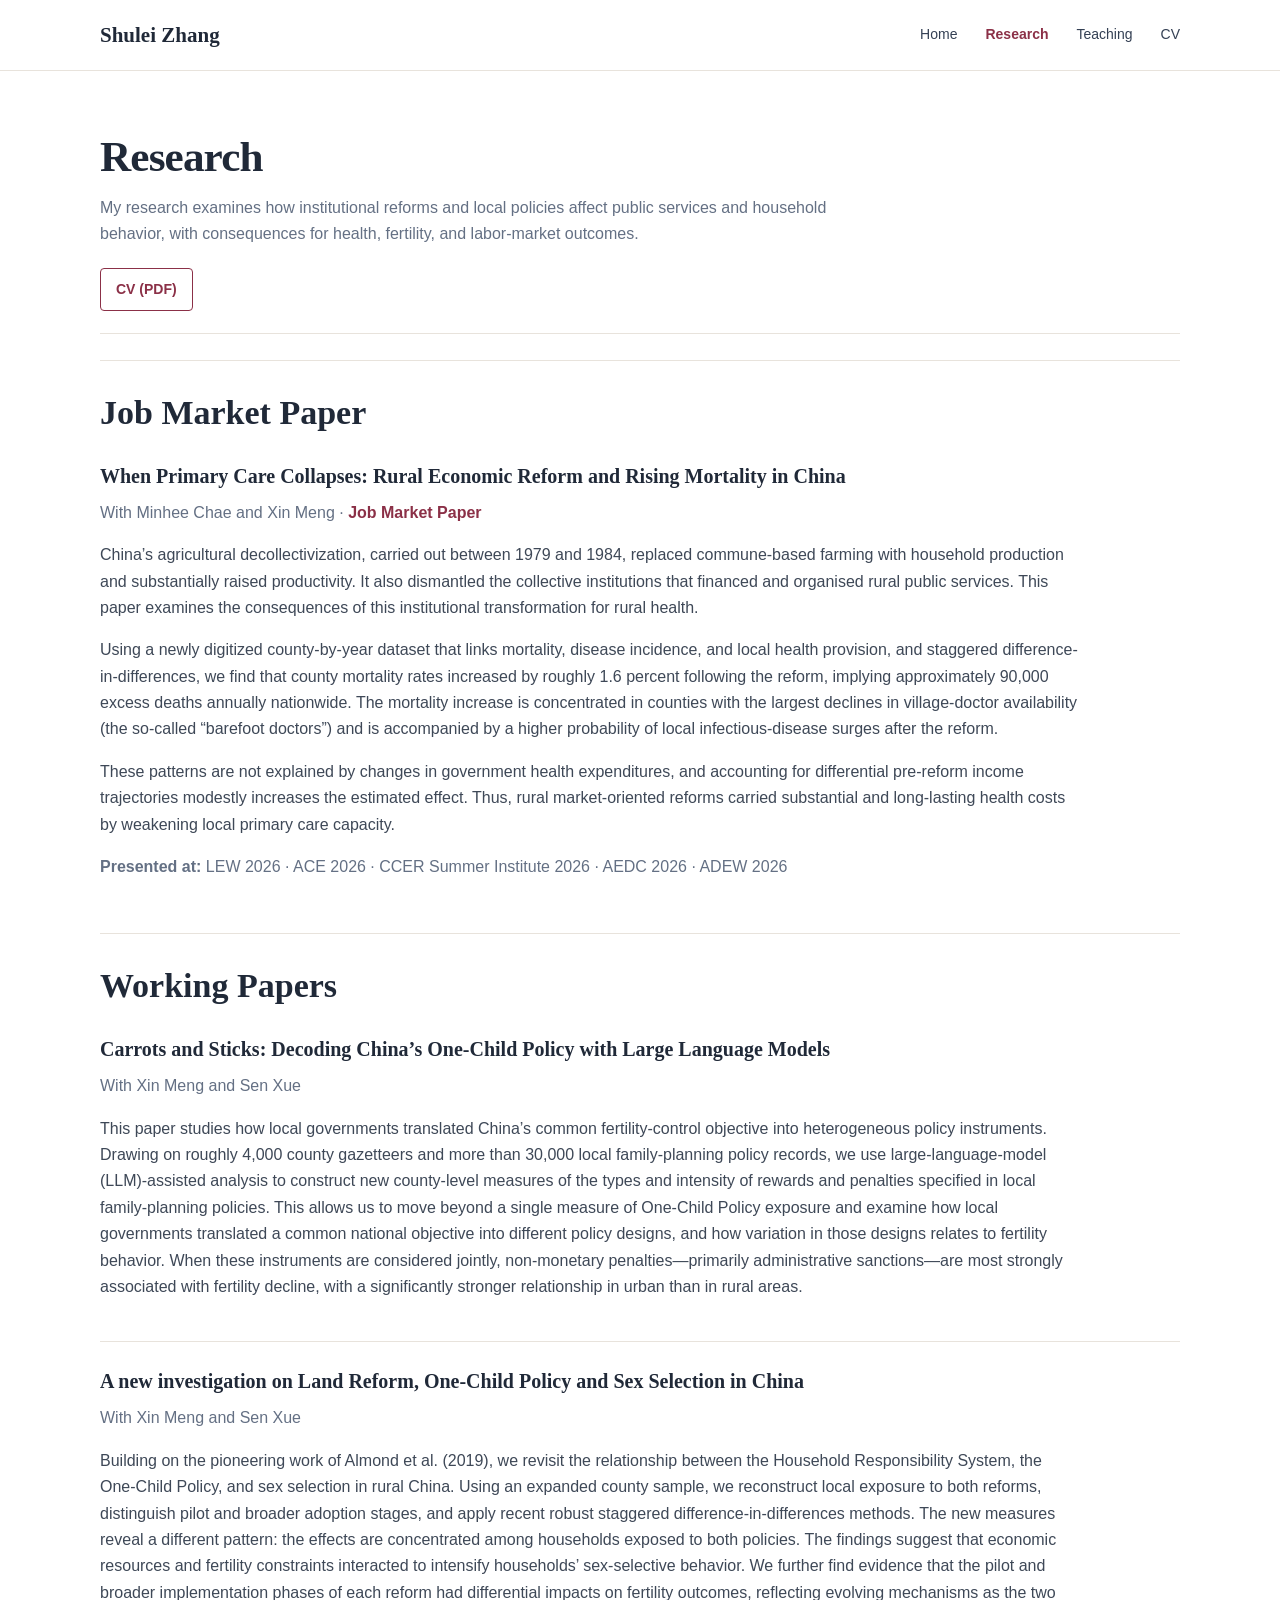
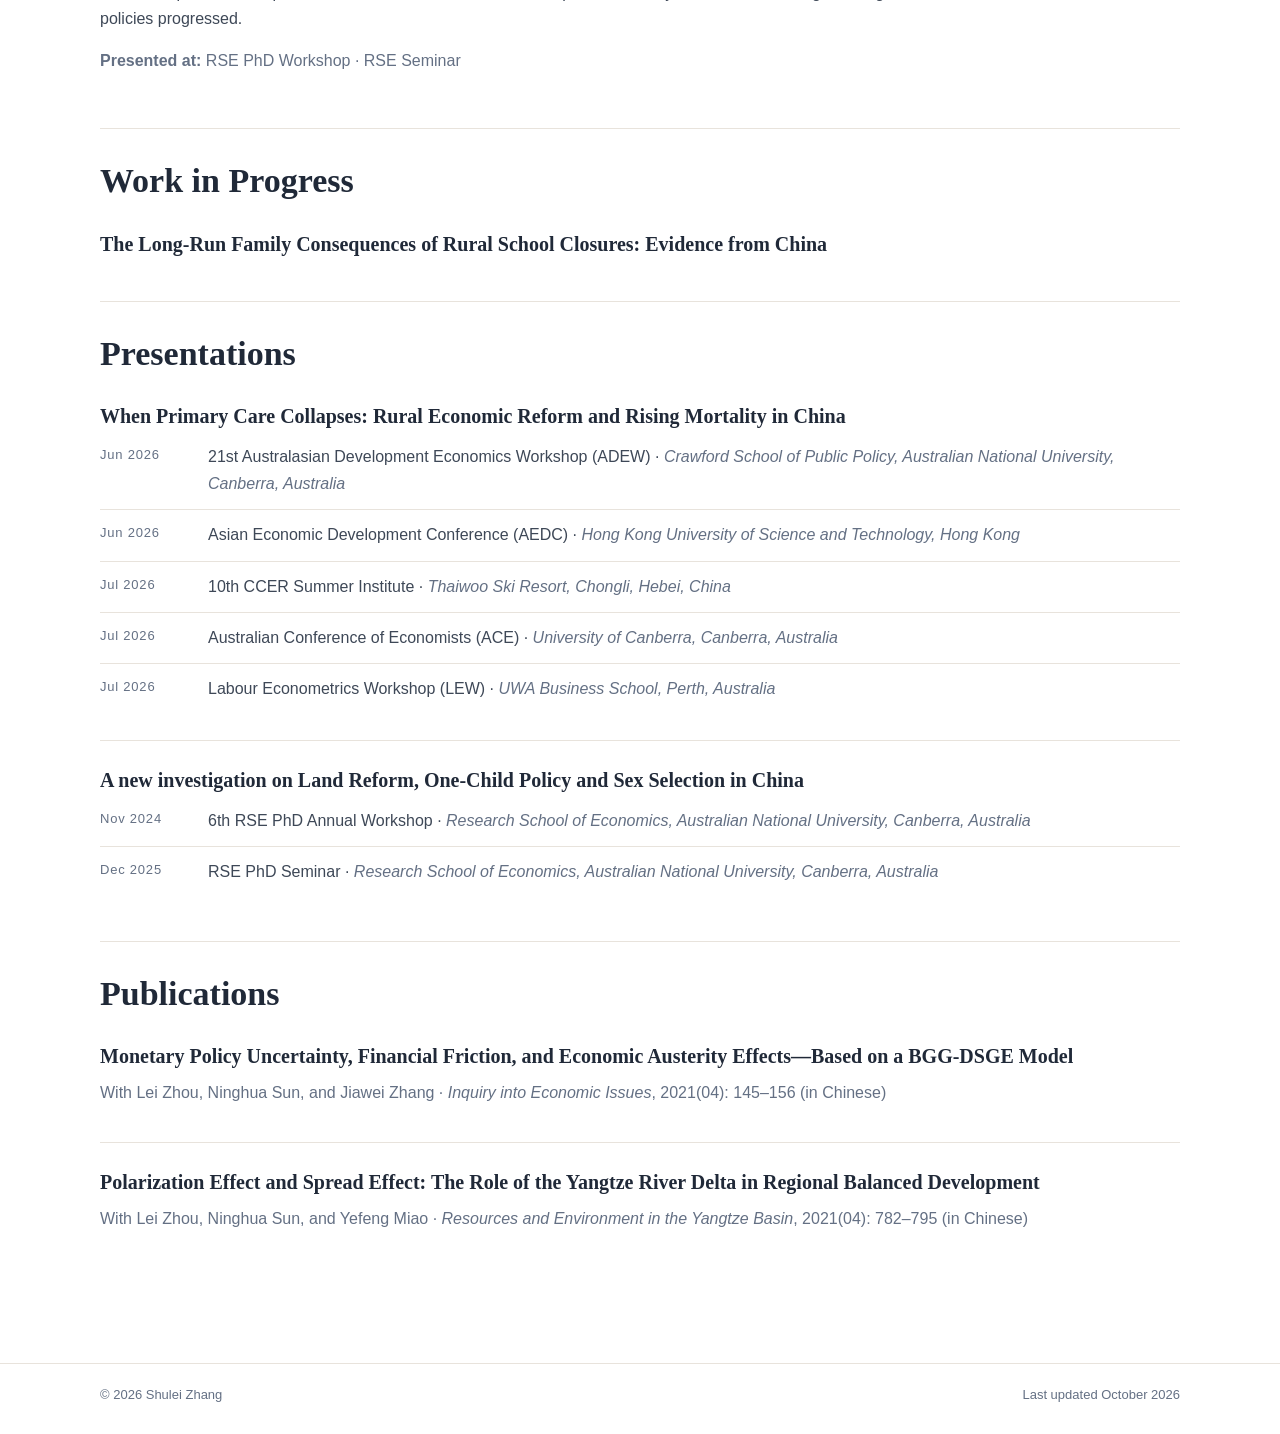
==== commit 5b5e3715: "Add files via upload" ====
--- a/research.html
+++ b/research.html
@@ -50,7 +50,7 @@
 <main class="container">
   <div class="page-title">
     <h1>Research</h1>
-    <p>My research examines how institutional reforms and local policies reshape local institutions, public-service provision, and household incentives, with consequences for health, fertility behavior, and labor-market outcomes.</p>
+    <p>My research examines how institutional reforms and local policies affect public services and household behavior, with consequences for health, fertility, and labor-market outcomes.</p>
     <div class="actions">
       <a class="btn secondary" href="assets/Shulei_Zhang_CV.pdf">CV (PDF)</a>
     </div>
@@ -64,6 +64,7 @@
       <p>China’s agricultural decollectivization, carried out between 1979 and 1984, replaced commune-based farming with household production and substantially raised productivity. It also dismantled the collective institutions that financed and organised rural public services. This paper examines the consequences of this institutional transformation for rural health.</p>
       <p>Using a newly digitized county-by-year dataset that links mortality, disease incidence, and local health provision, and staggered difference-in-differences, we find that county mortality rates increased by roughly 1.6 percent following the reform, implying approximately 90,000 excess deaths annually nationwide. The mortality increase is concentrated in counties with the largest declines in village-doctor availability (the so-called “barefoot doctors”) and is accompanied by a higher probability of local infectious-disease surges after the reform.</p>
       <p>These patterns are not explained by changes in government health expenditures, and accounting for differential pre-reform income trajectories modestly increases the estimated effect. Thus, rural market-oriented reforms carried substantial and long-lasting health costs by weakening local primary care capacity.</p>
+      <p class="paper-meta"><strong>Presented at:</strong> LEW 2026 · ACE 2026 · CCER Summer Institute 2026 · AEDC 2026 · ADEW 2026</p>
     </article>
   </section>
 
@@ -72,13 +73,14 @@
     <article class="paper">
       <div class="paper-title">Carrots and Sticks: Decoding China’s One-Child Policy with Large Language Models</div>
       <p class="paper-meta">With Xin Meng and Sen Xue</p>
-      <p>This paper studies how local governments translated China’s common fertility-control objective into heterogeneous policy instruments. Using large-language-model (LLM)-assisted analysis of county gazetteers, we construct new county-level measures of the types and intensity of rewards and penalties specified in local family-planning policies. This allows us to move beyond a single measure of One-Child Policy exposure and examine how local governments translated a common national objective into different policy designs, and how variation in those designs relates to fertility behavior. When these instruments are considered jointly, non-monetary penalties—primarily administrative sanctions—are most strongly associated with fertility decline, with a significantly stronger relationship in urban than in rural areas.</p>
+      <p>This paper studies how local governments translated China’s common fertility-control objective into heterogeneous policy instruments. Drawing on roughly 4,000 county gazetteers and more than 30,000 local family-planning policy records, we use large-language-model (LLM)-assisted analysis to construct new county-level measures of the types and intensity of rewards and penalties specified in local family-planning policies. This allows us to move beyond a single measure of One-Child Policy exposure and examine how local governments translated a common national objective into different policy designs, and how variation in those designs relates to fertility behavior. When these instruments are considered jointly, non-monetary penalties—primarily administrative sanctions—are most strongly associated with fertility decline, with a significantly stronger relationship in urban than in rural areas.</p>
     </article>
 
     <article class="paper">
       <div class="paper-title">A new investigation on Land Reform, One-Child Policy and Sex Selection in China</div>
       <p class="paper-meta">With Xin Meng and Sen Xue</p>
-      <p>Building on the pioneering work of Almond et al. (2019), we revisit the relationship between the Household Responsibility System, the One-Child Policy, and sex selection in rural China. Using an expanded county sample, we reconstruct local exposure to both reforms and distinguish pilot and broader adoption stages. The new measures reveal a different pattern: the effects are concentrated among households exposed to both policies. The findings suggest that economic resources and fertility constraints interacted to intensify households’ sex-selective behavior. We further find evidence that the pilot and broader implementation phases of each reform had differential impacts on fertility outcomes, reflecting evolving mechanisms as the two policies progressed.</p>
+      <p>Building on the pioneering work of Almond et al. (2019), we revisit the relationship between the Household Responsibility System, the One-Child Policy, and sex selection in rural China. Using an expanded county sample, we reconstruct local exposure to both reforms, distinguish pilot and broader adoption stages, and apply recent robust staggered difference-in-differences methods. The new measures reveal a different pattern: the effects are concentrated among households exposed to both policies. The findings suggest that economic resources and fertility constraints interacted to intensify households’ sex-selective behavior. We further find evidence that the pilot and broader implementation phases of each reform had differential impacts on fertility outcomes, reflecting evolving mechanisms as the two policies progressed.</p>
+      <p class="paper-meta"><strong>Presented at:</strong> RSE PhD Workshop · RSE Seminar</p>
     </article>
   </section>
 
--- a/style.css
+++ b/style.css
@@ -1,130 +1,97 @@
+
 :root {
-  --ink: #1d2430;
-  --muted: #667085;
-  --accent: #8a4b20;
-  --accent-dark: #693717;
+  --ink: #202938;
+  --body: #3e4857;
+  --muted: #647084;
+  --line: #e8e3dc;
   --paper: #ffffff;
-  --soft: #f7f5f2;
-  --line: #e7e2dc;
-  --max: 1080px;
+  --soft: #faf9f7;
+  --accent: #8B3047;
+  --accent-dark: #7A263A;
+  --accent-hover: #651F31;
 }
-
 * { box-sizing: border-box; }
 html { scroll-behavior: smooth; }
 body {
   margin: 0;
-  font-family: -apple-system, BlinkMacSystemFont, "Segoe UI", Roboto, Helvetica, Arial, "Noto Sans", sans-serif;
-  color: var(--ink);
+  color: var(--body);
   background: var(--paper);
-  line-height: 1.67;
+  font-family: -apple-system, BlinkMacSystemFont, "Segoe UI", Roboto, Helvetica, Arial, sans-serif;
   font-size: 16px;
-  -webkit-font-smoothing: antialiased;
+  line-height: 1.65;
+}
+a { color: var(--accent); text-decoration: none; }
+a:hover { color: var(--accent-hover); }
+.site-header { border-bottom: 1px solid var(--line); background: rgba(255,255,255,.97); }
+.nav-wrap, .container, .footer-wrap { width: min(1080px, calc(100% - 56px)); margin: 0 auto; }
+.nav-wrap { height: 70px; display: flex; align-items: center; justify-content: space-between; }
+.brand {
+  font-family: Georgia, "Times New Roman", serif;
+  font-size: 21px; font-weight: 700; color: var(--ink);
+}
+nav { display: flex; gap: 28px; }
+nav a { color: #344054; font-size: 14px; }
+nav a.active { color: var(--accent); font-weight: 600; }
+.container { padding: 64px 0 52px; }
+.hero {
+  display: grid;
+  grid-template-columns: 235px 1fr;
+  gap: 48px;
+  align-items: center;
+  padding: 0 0 48px;
+}
+.portrait {
+  width: 235px; height: 293px; object-fit: cover; border-radius: 6px;
+  box-shadow: 0 15px 30px rgba(31,41,55,.11);
+}
+.eyebrow {
+  text-transform: uppercase; letter-spacing: .19em; font-size: 12px; font-weight: 800;
+  color: var(--accent); margin-bottom: 10px;
+}
+h1,h2,.paper-title { font-family: Georgia, "Times New Roman", serif; color: var(--ink); }
+h1 { font-size: 58px; line-height: 1.02; margin: 0 0 12px; letter-spacing: -.02em; }
+.subtitle { font-size: 17px; color: #46556b; margin: 0 0 10px; }
+.fields { color: var(--muted); margin: 0 0 22px; }
+.lead { margin-top: 0; }
+.hero p { max-width: 700px; }
+.actions { margin-top: 20px; }
+.btn { display: inline-block; padding: 9px 15px; border-radius: 4px; font-size: 14px; font-weight: 700; }
+.btn.primary { color: white; background: var(--accent-dark); }
+.btn.primary:hover { background: var(--accent-hover); color: white; }
+.section { border-top: 1px solid var(--line); padding: 32px 0 6px; }
+.section + .section { margin-top: 12px; }
+.section-head { display: flex; justify-content: space-between; align-items: baseline; gap: 20px; }
+h2 { font-size: 34px; line-height: 1.2; margin: 0 0 25px; }
+.section-head > a { font-size: 14px; }
+.paper { padding: 4px 0 25px; }
+.paper + .paper { border-top: 1px solid var(--line); padding-top: 26px; }
+.paper-title { font-weight: 700; font-size: 20px; line-height: 1.35; }
+.paper-meta { color: var(--muted); margin: 10px 0; }
+.paper-status { color: var(--accent); font-weight: 700; }
+.paper p:not(.paper-meta) { max-width: 980px; }
+.site-footer { border-top: 1px solid var(--line); margin-top: 38px; }
+.footer-wrap { display: flex; justify-content: space-between; gap: 24px; padding: 20px 0 28px; color: var(--muted); font-size: 13px; }
+@media (max-width: 760px) {
+  .nav-wrap,.container,.footer-wrap { width: min(100% - 30px,1080px); }
+  .nav-wrap { height: auto; padding: 18px 0; align-items: flex-start; gap: 18px; }
+  nav { gap: 14px; flex-wrap: wrap; justify-content: flex-end; }
+  .container { padding-top: 38px; }
+  .hero { grid-template-columns: 1fr; gap: 28px; }
+  .portrait { width: 210px; height: 262px; }
+  h1 { font-size: 45px; }
+  h2 { font-size: 29px; }
+  .section-head { align-items: flex-start; flex-direction: column; }
+  .footer-wrap { flex-direction: column; }
 }
 
-a { color: var(--accent); text-decoration: none; }
-a:hover, a:focus { color: var(--accent-dark); text-decoration: underline; }
 
-.site-header {
-  border-bottom: 1px solid var(--line);
-  background: rgba(255,255,255,.97);
-  position: sticky;
-  top: 0;
-  z-index: 20;
-}
-.nav-wrap {
-  max-width: var(--max);
-  margin: 0 auto;
-  padding: 15px 26px;
-  display: flex;
-  align-items: center;
-  justify-content: space-between;
-  gap: 24px;
-}
-.brand {
-  color: var(--ink);
-  font-family: Georgia, "Times New Roman", serif;
-  font-weight: 700;
-  font-size: 1.18rem;
-  letter-spacing: .01em;
-}
-.brand:hover { color: var(--ink); text-decoration: none; }
-nav { display: flex; gap: 24px; flex-wrap: wrap; }
-nav a { color: #344054; font-size: .96rem; }
-nav a.active { color: var(--accent); font-weight: 650; }
-
-.container { max-width: var(--max); margin: 0 auto; padding: 56px 26px 70px; }
-.hero {
-  display: grid;
-  grid-template-columns: 260px minmax(0, 1fr);
-  gap: 54px;
-  align-items: center;
-  padding-top: 12px;
-  padding-bottom: 40px;
-}
-.portrait {
-  width: 100%;
-  aspect-ratio: 4/5;
-  object-fit: cover;
-  object-position: center 18%;
-  border-radius: 6px;
-  box-shadow: 0 10px 28px rgba(16,24,40,.10);
-}
-.eyebrow {
-  color: var(--accent);
-  text-transform: uppercase;
-  letter-spacing: .12em;
-  font-size: .78rem;
-  font-weight: 750;
-  margin-bottom: 10px;
-}
-h1, h2, h3 {
-  font-family: Georgia, "Times New Roman", serif;
-  color: #1f2937;
-  line-height: 1.22;
-}
-h1 { font-size: clamp(2.25rem, 5vw, 3.75rem); margin: 0 0 10px; font-weight: 600; }
-h2 { font-size: 1.9rem; margin: 0 0 22px; font-weight: 600; }
-h3 { font-size: 1.22rem; margin: 0 0 6px; font-weight: 650; }
-.subtitle { font-size: 1.14rem; color: #475467; margin: 0 0 12px; }
-.fields { color: #5f6b7a; margin: 0 0 22px; }
-.lead { font-size: 1.06rem; color: #3f4752; max-width: 720px; }
-
-.actions { display: flex; gap: 10px; flex-wrap: wrap; margin-top: 22px; }
-.btn {
-  display: inline-block;
-  padding: 9px 14px;
-  border: 1px solid var(--accent);
-  border-radius: 4px;
-  font-size: .92rem;
-  font-weight: 650;
-  transition: all .16s ease;
-}
-.btn.primary { background: var(--accent); color: #fff; }
-.btn.primary:hover { background: var(--accent-dark); border-color: var(--accent-dark); text-decoration: none; }
-.btn.secondary { background: #fff; color: var(--accent); }
-.btn.secondary:hover { background: #faf7f4; text-decoration: none; }
-
-.section { border-top: 1px solid var(--line); padding: 42px 0; }
-.section:first-of-type { border-top: none; }
-.section-head { display: flex; align-items: baseline; justify-content: space-between; gap: 20px; margin-bottom: 16px; }
-.section-head h2 { margin-bottom: 0; }
-.section-head a { font-size: .92rem; white-space: nowrap; }
-
-.paper { padding: 22px 0; border-bottom: 1px solid var(--line); }
-.paper:last-child { border-bottom: 0; }
-.paper-title { font-family: Georgia, "Times New Roman", serif; font-size: 1.18rem; font-weight: 700; margin: 0 0 5px; }
-.paper-meta { color: #667085; margin: 0 0 10px; font-size: .95rem; }
-.paper-status { color: var(--accent); font-weight: 700; }
-.paper p { margin: 9px 0 0; }
-
-.two-col { display: grid; grid-template-columns: 1fr 1fr; gap: 40px; }
-.info-list { list-style: none; padding: 0; margin: 0; }
-.info-list li { padding: 8px 0; border-bottom: 1px solid var(--line); }
-.info-list li:last-child { border-bottom: 0; }
-
+/* Page-specific layout styles */
 .page-title { padding-bottom: 22px; border-bottom: 1px solid var(--line); margin-bottom: 26px; }
 .page-title h1 { font-size: 2.7rem; }
-.page-title p { max-width: 760px; color: #667085; }
+.page-title p { max-width: 760px; color: var(--muted); }
+
+.btn.secondary { background: #fff; color: var(--accent); border: 1px solid var(--accent); }
+.btn.secondary:hover { background: var(--soft); color: var(--accent-hover); }
 
 .teaching-group { margin: 32px 0 0; }
 .teaching-row {
@@ -134,39 +101,25 @@
   padding: 12px 0;
   border-bottom: 1px solid var(--line);
 }
-.teaching-row .term { color: #667085; text-align: right; white-space: nowrap; }
+.teaching-row .term { color: var(--muted); text-align: right; white-space: nowrap; }
 
 .pdf-shell {
   background: var(--soft);
   border: 1px solid var(--line);
   border-radius: 6px;
   overflow: hidden;
+  margin-top: 26px;
 }
-.pdf-shell iframe { display: block; width: 100%; height: 820px; border: 0; background: #fff; }
+.pdf-shell iframe {
+  display: block;
+  width: 100%;
+  height: 820px;
+  border: 0;
+  background: #fff;
+}
 .pdf-fallback { padding: 16px; font-size: .95rem; }
 
-.note {
-  background: var(--soft);
-  border-left: 3px solid var(--accent);
-  padding: 14px 17px;
-  color: #475467;
-  margin: 22px 0;
-}
-
-.site-footer {
-  border-top: 1px solid var(--line);
-  color: #7a8491;
-  font-size: .88rem;
-}
-.footer-wrap { max-width: var(--max); margin: 0 auto; padding: 24px 26px 34px; display: flex; justify-content: space-between; gap: 18px; flex-wrap: wrap; }
-
 @media (max-width: 760px) {
-  .nav-wrap { align-items: flex-start; flex-direction: column; gap: 8px; padding: 13px 20px; }
-  nav { gap: 16px; }
-  .container { padding: 36px 20px 54px; }
-  .hero { grid-template-columns: 1fr; gap: 28px; }
-  .portrait { width: min(68vw, 270px); margin: 0 auto; }
-  .two-col { grid-template-columns: 1fr; gap: 12px; }
   .teaching-row { grid-template-columns: 1fr; gap: 2px; }
   .teaching-row .term { text-align: left; }
   .pdf-shell iframe { height: 620px; }
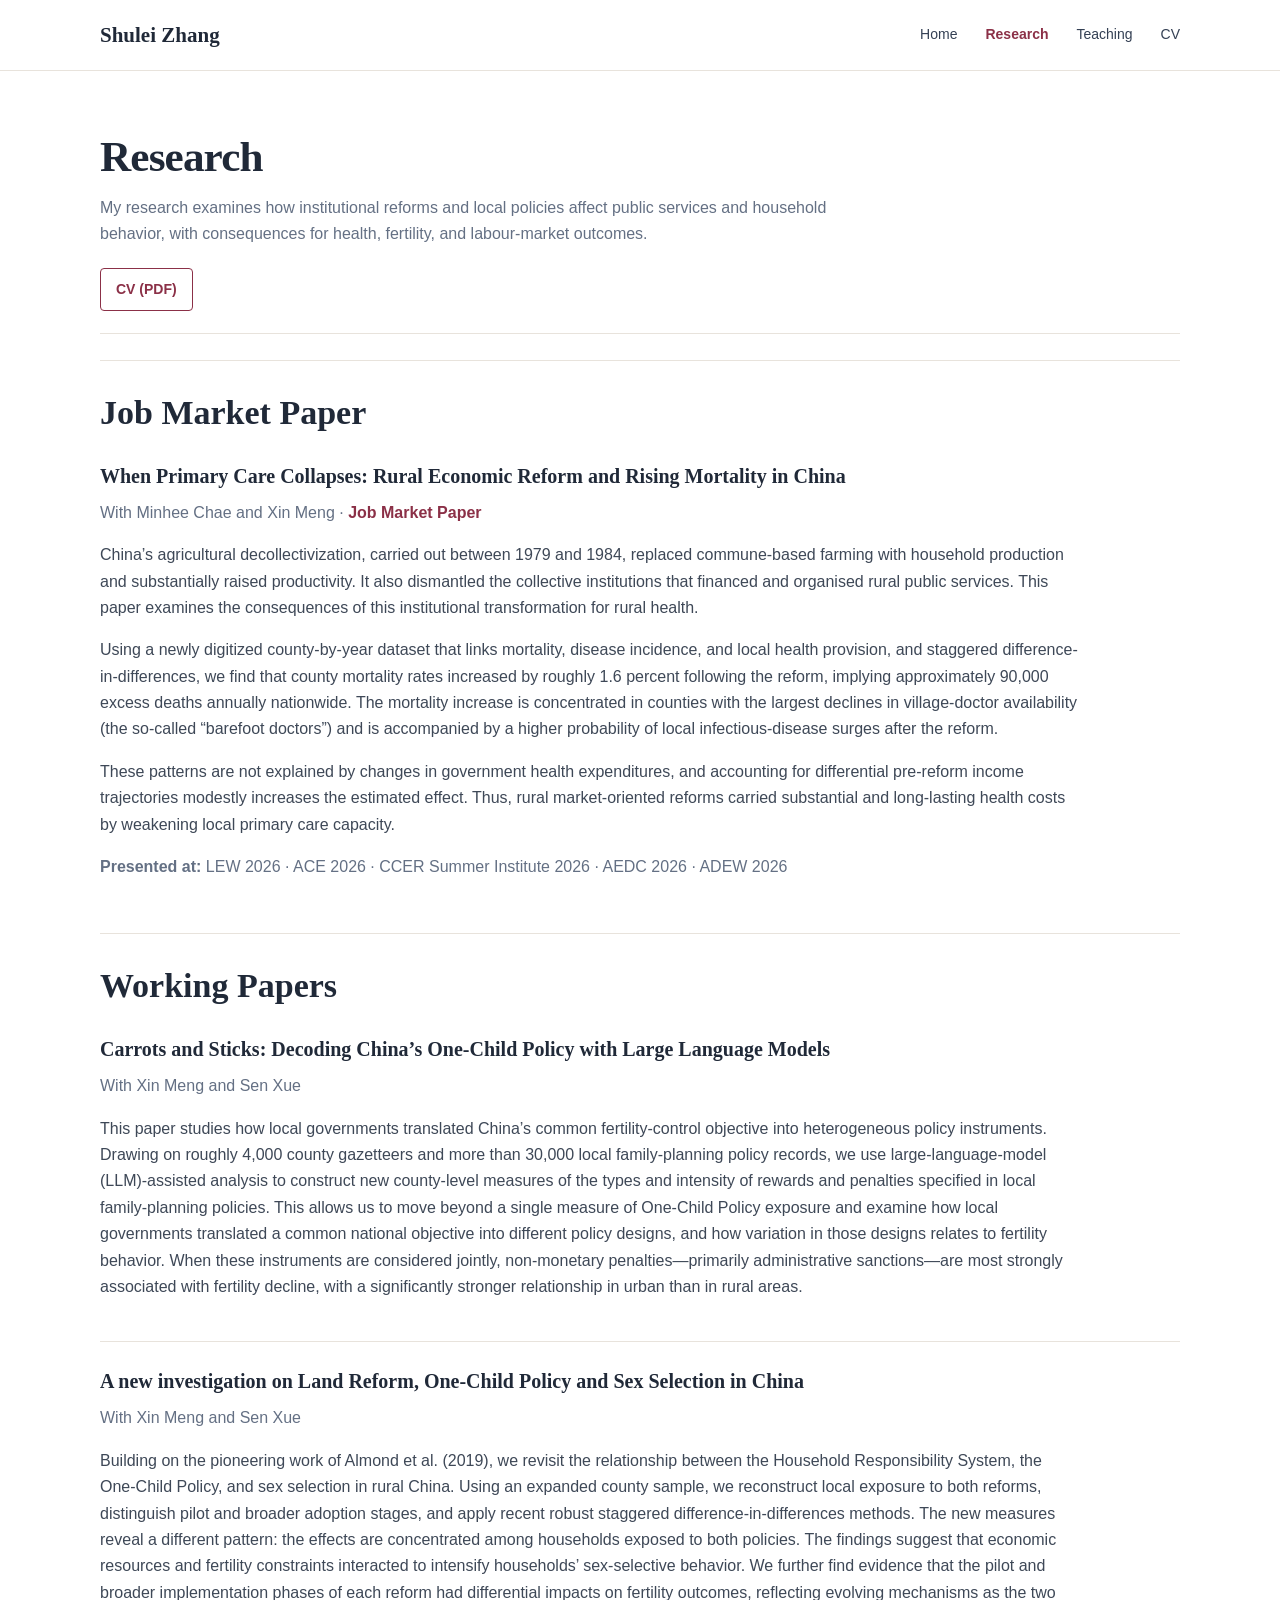
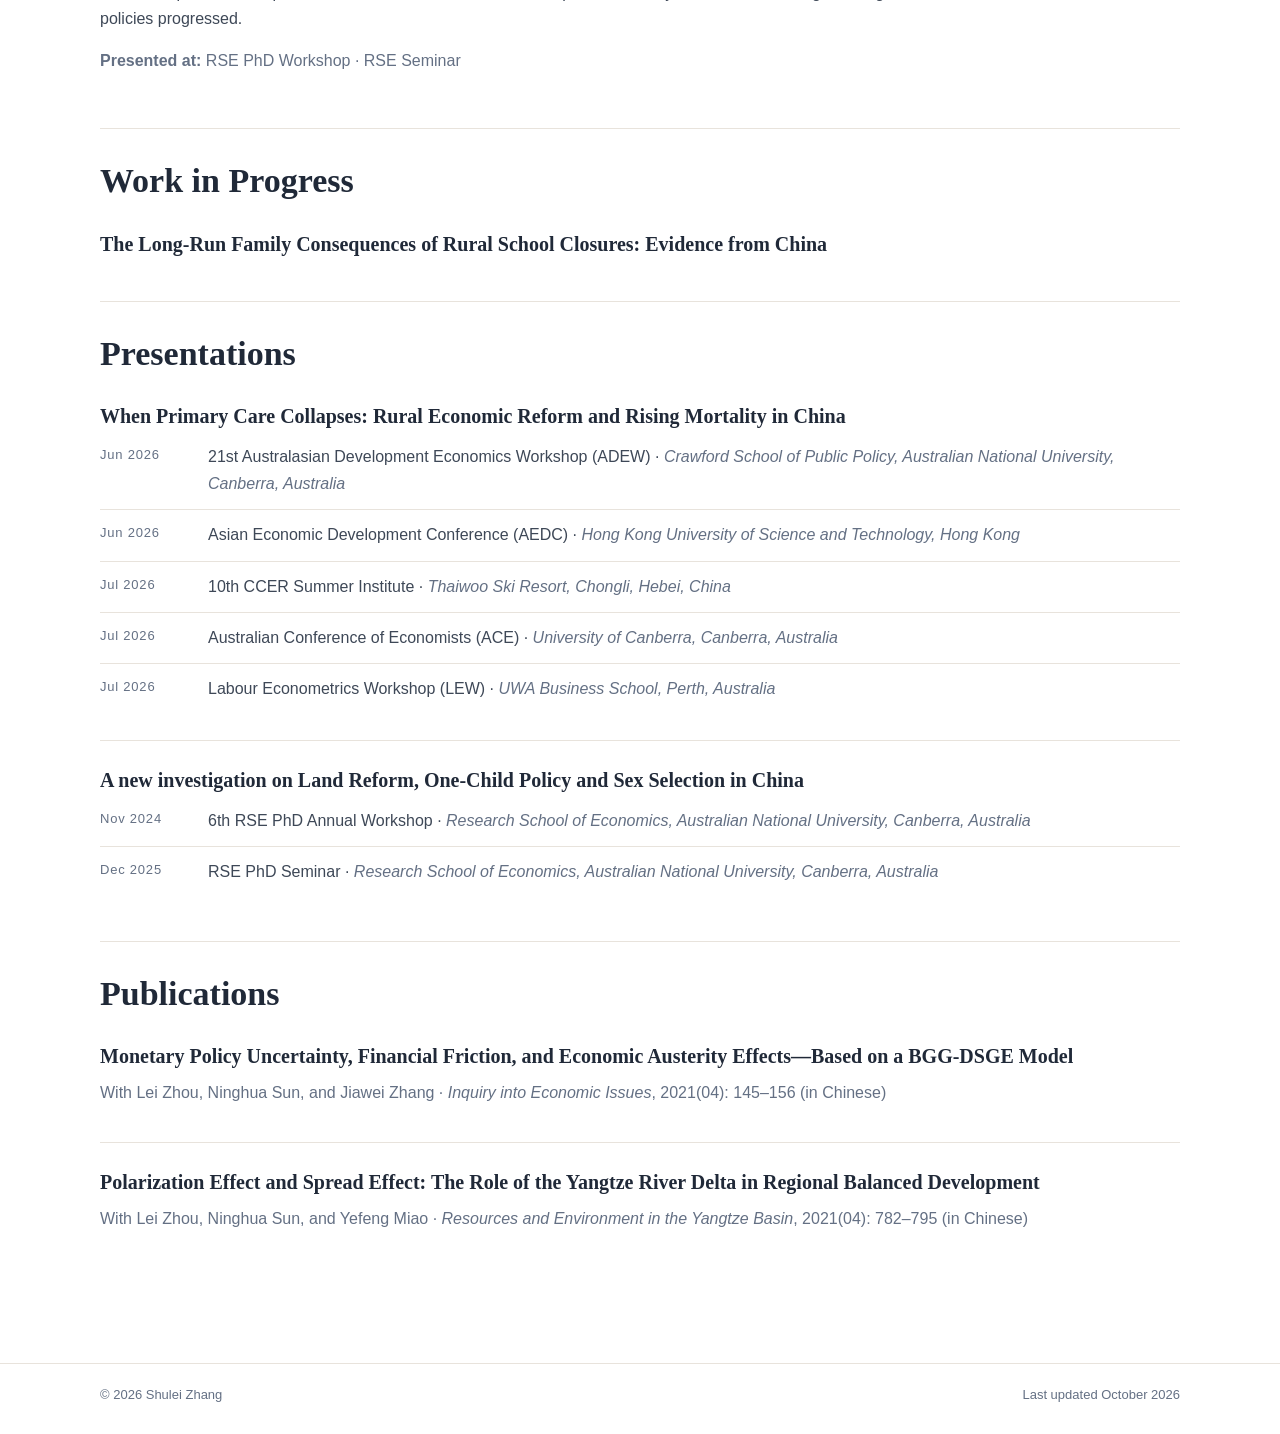
==== commit 59a260ff: "Add files via upload" ====
--- a/research.html
+++ b/research.html
@@ -4,7 +4,7 @@
   <meta charset="utf-8">
   <meta name="viewport" content="width=device-width, initial-scale=1">
   <meta name="robots" content="noindex, nofollow">
-  <meta name="description" content="Research by Shulei Zhang in development, health, labor, and public economics.">
+  <meta name="description" content="Research by Shulei Zhang in development, health, labour, and public economics.">
   <title>Research | Shulei Zhang</title>
   <link rel="stylesheet" href="style.css">
   <style>
@@ -50,7 +50,7 @@
 <main class="container">
   <div class="page-title">
     <h1>Research</h1>
-    <p>My research examines how institutional reforms and local policies affect public services and household behavior, with consequences for health, fertility, and labor-market outcomes.</p>
+    <p>My research examines how institutional reforms and local policies affect public services and household behavior, with consequences for health, fertility, and labour-market outcomes.</p>
     <div class="actions">
       <a class="btn secondary" href="assets/Shulei_Zhang_CV.pdf">CV (PDF)</a>
     </div>
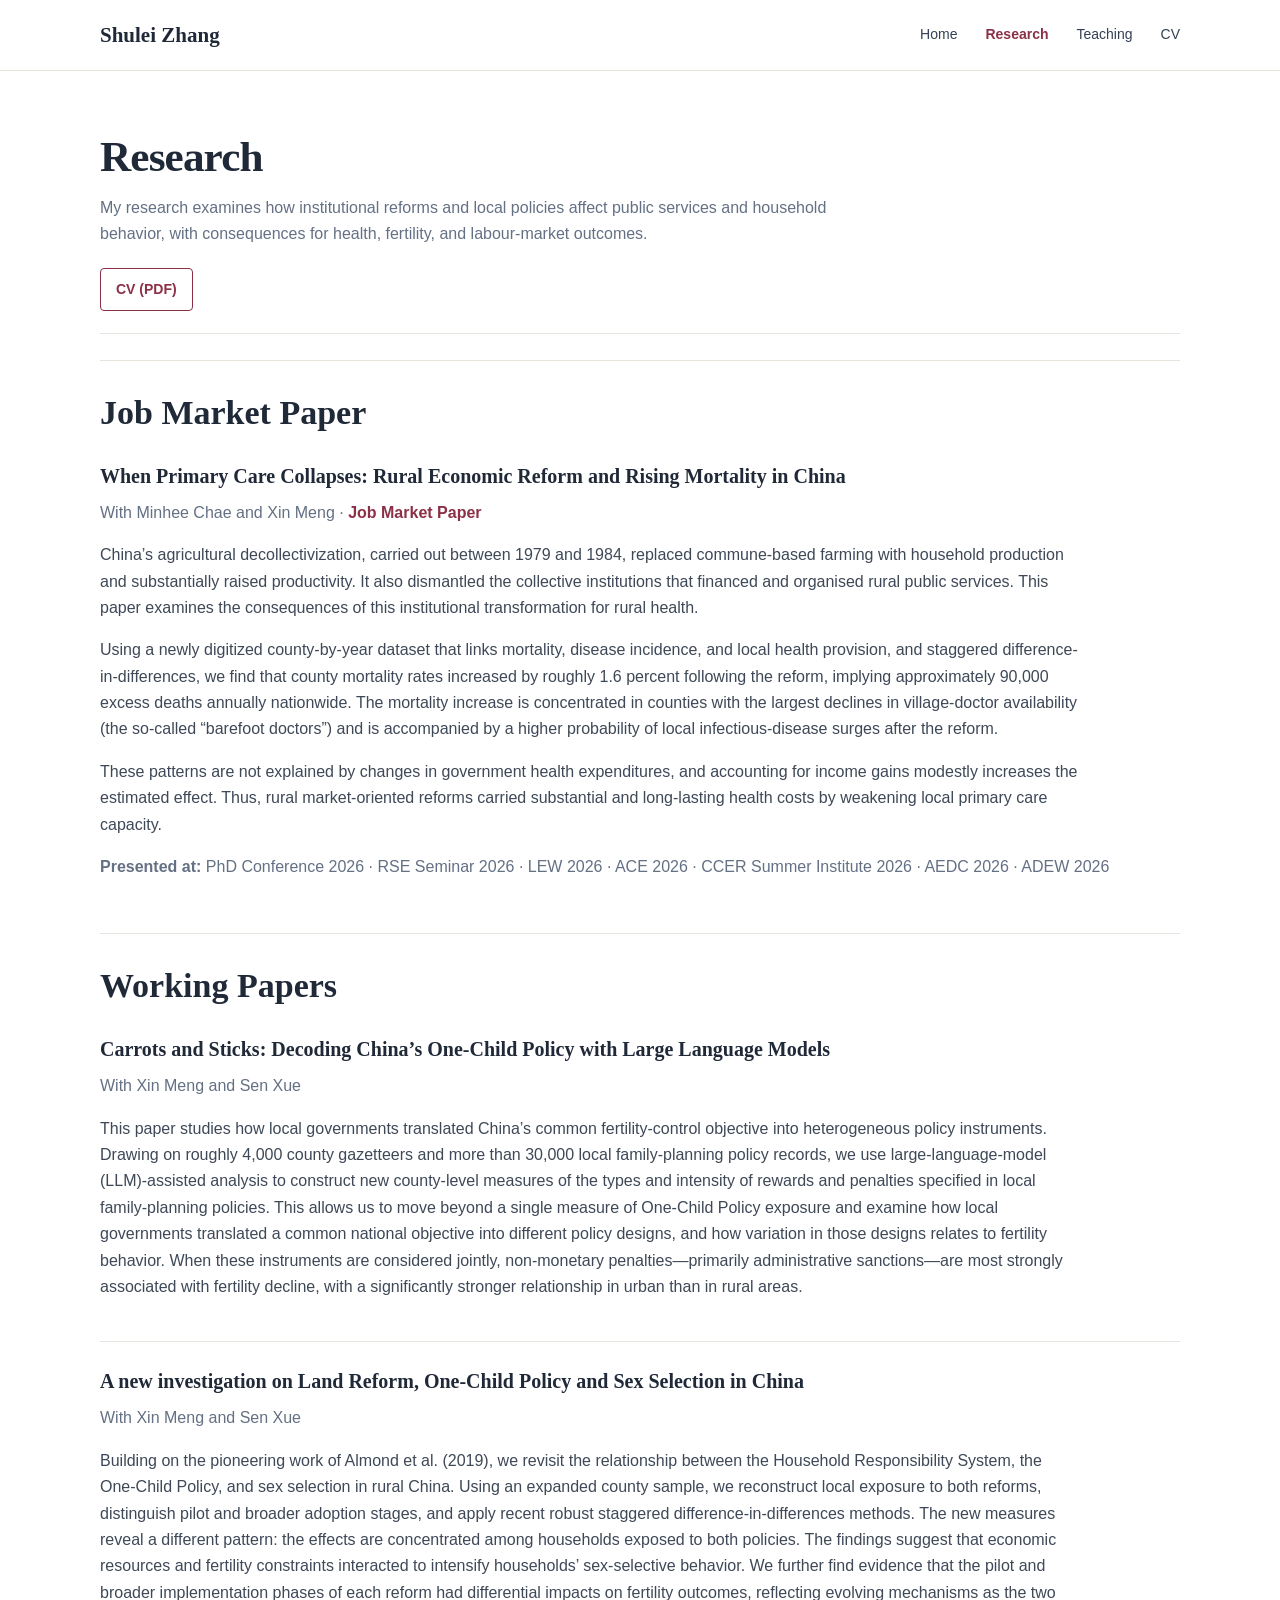
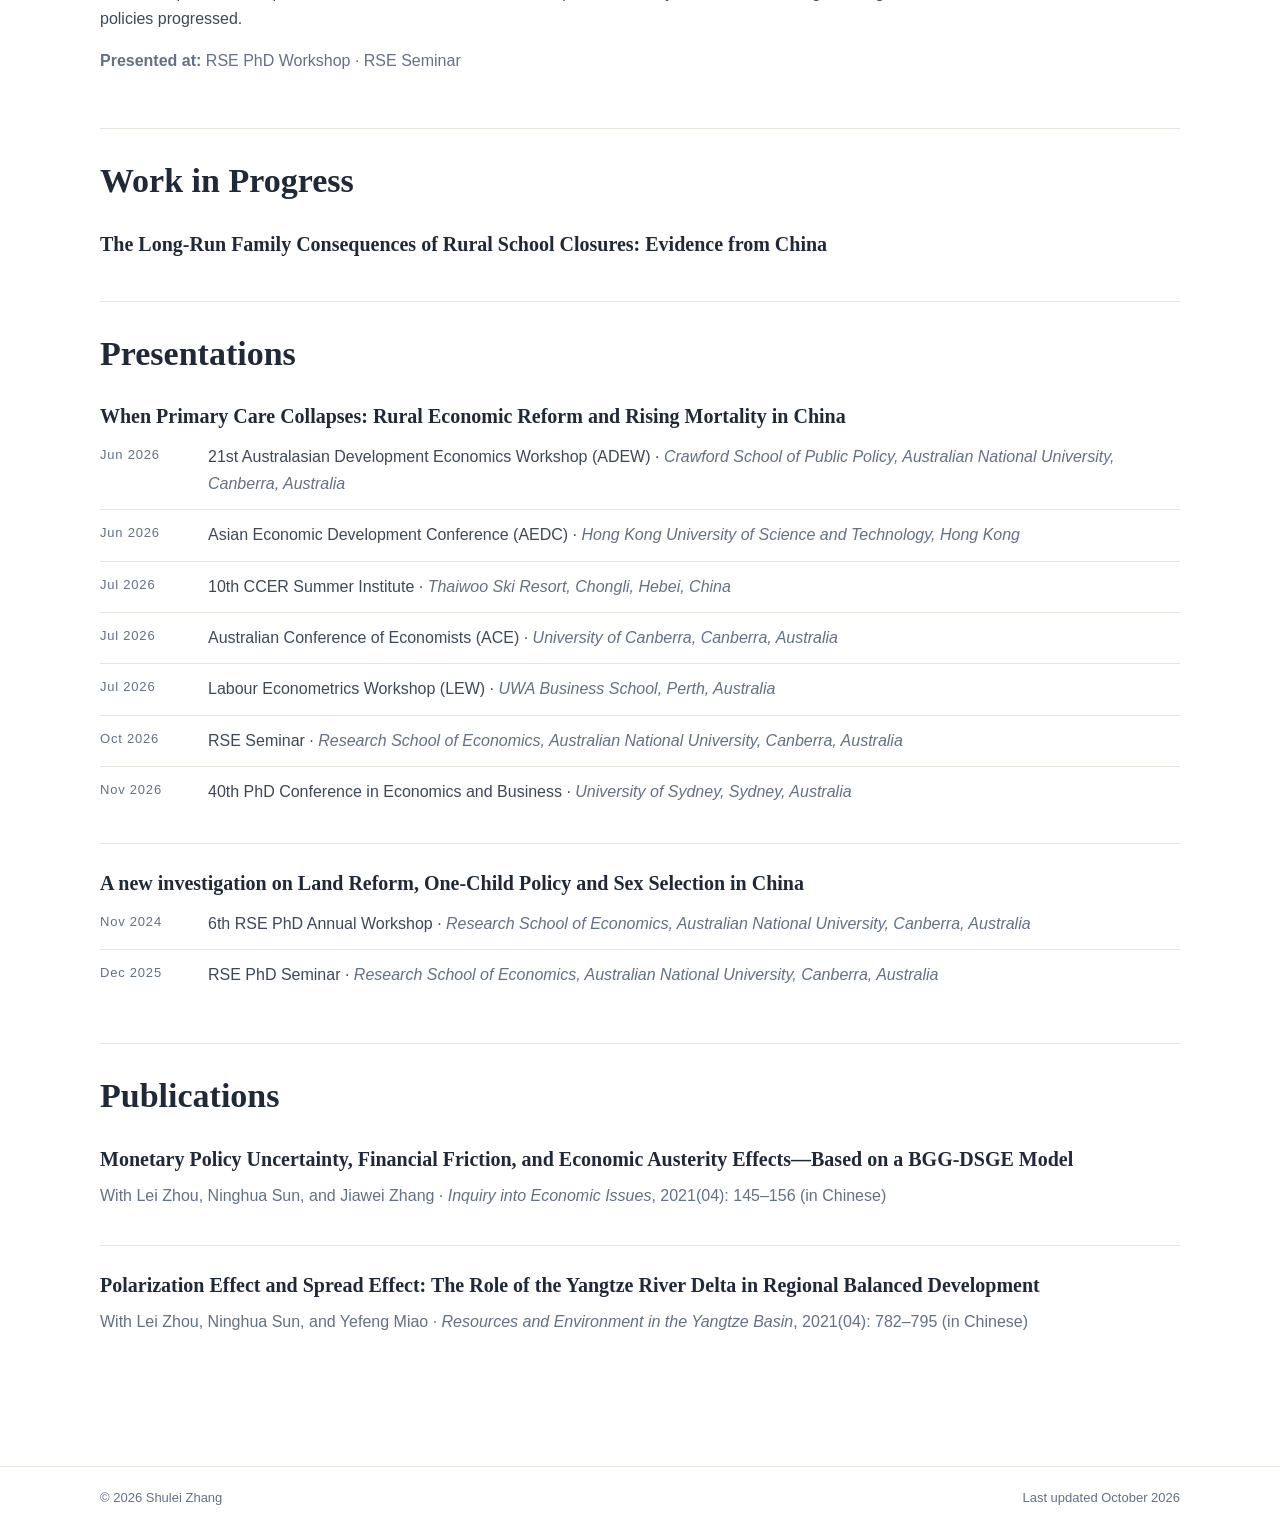
==== commit dfef1988: "Add files via upload" ====
--- a/research.html
+++ b/research.html
@@ -63,8 +63,8 @@
       <p class="paper-meta">With Minhee Chae and Xin Meng · <span class="paper-status">Job Market Paper</span></p>
       <p>China’s agricultural decollectivization, carried out between 1979 and 1984, replaced commune-based farming with household production and substantially raised productivity. It also dismantled the collective institutions that financed and organised rural public services. This paper examines the consequences of this institutional transformation for rural health.</p>
       <p>Using a newly digitized county-by-year dataset that links mortality, disease incidence, and local health provision, and staggered difference-in-differences, we find that county mortality rates increased by roughly 1.6 percent following the reform, implying approximately 90,000 excess deaths annually nationwide. The mortality increase is concentrated in counties with the largest declines in village-doctor availability (the so-called “barefoot doctors”) and is accompanied by a higher probability of local infectious-disease surges after the reform.</p>
-      <p>These patterns are not explained by changes in government health expenditures, and accounting for differential pre-reform income trajectories modestly increases the estimated effect. Thus, rural market-oriented reforms carried substantial and long-lasting health costs by weakening local primary care capacity.</p>
-      <p class="paper-meta"><strong>Presented at:</strong> LEW 2026 · ACE 2026 · CCER Summer Institute 2026 · AEDC 2026 · ADEW 2026</p>
+      <p>These patterns are not explained by changes in government health expenditures, and accounting for income gains modestly increases the estimated effect. Thus, rural market-oriented reforms carried substantial and long-lasting health costs by weakening local primary care capacity.</p>
+      <p class="paper-meta"><strong>Presented at:</strong> PhD Conference 2026 · RSE Seminar 2026 · LEW 2026 · ACE 2026 · CCER Summer Institute 2026 · AEDC 2026 · ADEW 2026</p>
     </article>
   </section>
 
@@ -116,6 +116,14 @@
           <div class="presentation-date">Jul 2026</div>
           <div class="presentation-detail">Labour Econometrics Workshop (LEW) · <em>UWA Business School, Perth, Australia</em></div>
         </div>
+        <div class="presentation-row">
+          <div class="presentation-date">Oct 2026</div>
+          <div class="presentation-detail">RSE Seminar · <em>Research School of Economics, Australian National University, Canberra, Australia</em></div>
+        </div>
+        <div class="presentation-row">
+          <div class="presentation-date">Nov 2026</div>
+          <div class="presentation-detail">40th PhD Conference in Economics and Business · <em>University of Sydney, Sydney, Australia</em></div>
+        </div>
       </div>
     </article>
     <article class="paper">
